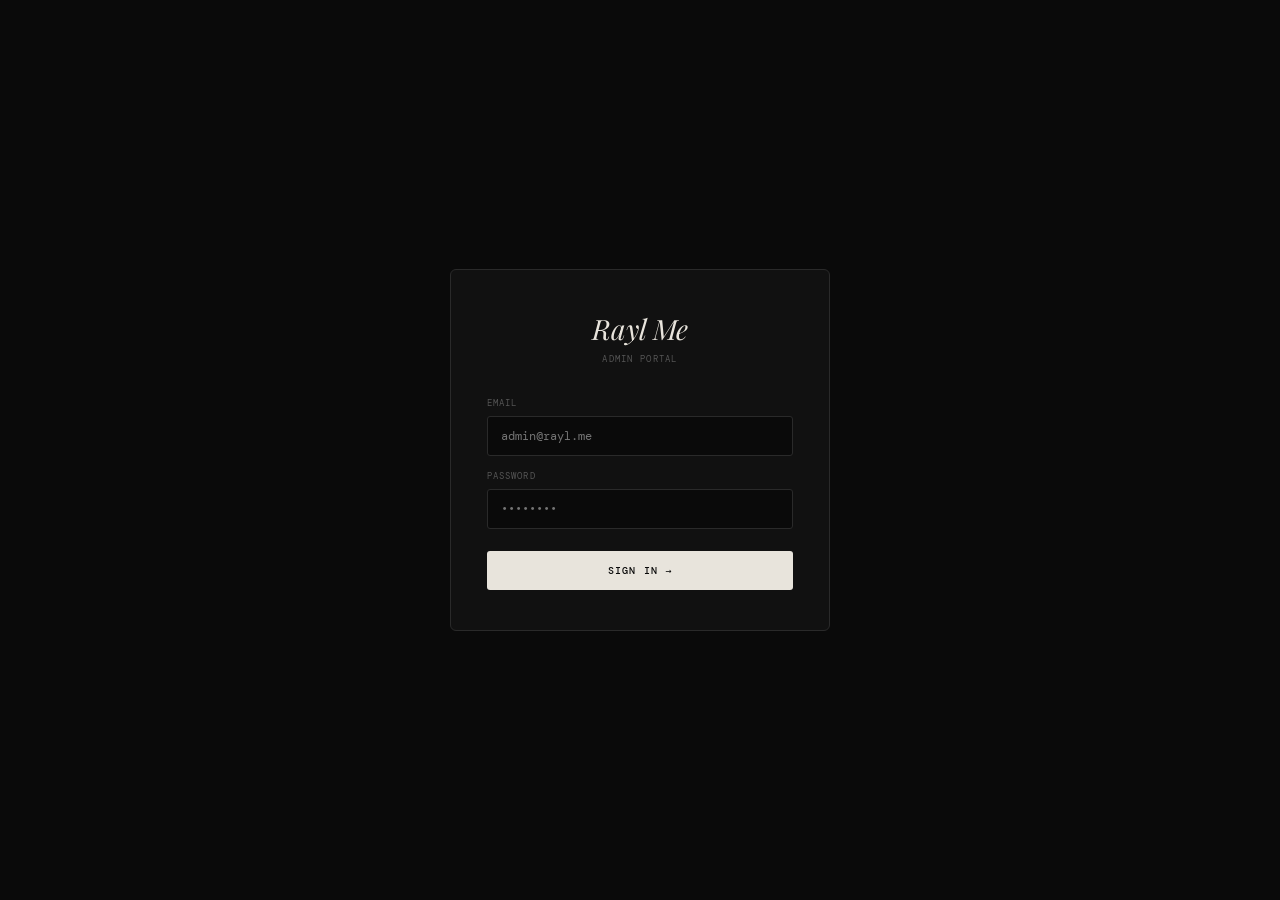
==== admin/index.html @ a48f6128 "Add files via upload" ====
<!DOCTYPE html>
<html lang="en">
<head>
<meta charset="UTF-8">
<meta name="viewport" content="width=device-width, initial-scale=1.0">
<title>Rayl Me — Admin</title>
<link rel="preconnect" href="https://fonts.googleapis.com">
<link href="https://fonts.googleapis.com/css2?family=Playfair+Display:ital,wght@0,400;0,500&family=Instrument+Sans:wght@400;500&family=DM+Mono:wght@400;500&display=swap" rel="stylesheet">
<link rel="stylesheet" href="css/admin.css">
</head>
<body>

<!-- LOGIN -->
<div id="admin-login" class="admin-login">
  <div class="admin-login-box">
    <div class="admin-login-logo">Rayl Me</div>
    <div class="admin-login-sub">Admin Portal</div>
    <div class="admin-field"><label>Email</label><input type="email" id="login-email" placeholder="admin@rayl.me"></div>
    <div class="admin-field"><label>Password</label><input type="password" id="login-password" placeholder="••••••••" onkeydown="if(event.key==='Enter')doLogin()"></div>
    <button class="admin-login-btn" onclick="doLogin()">Sign in →</button>
    <div class="admin-login-error" id="login-error">Invalid credentials.</div>
  </div>
</div>

<!-- SHELL -->
<div id="admin-shell" class="admin-shell" style="display:none;">
  <button class="admin-menu-btn" onclick="toggleSidebar()">☰</button>
  <div class="admin-sidebar" id="admin-sidebar">
    <div class="admin-sidebar-logo">Rayl Me</div>
    <nav class="admin-nav">
      <div class="admin-nav-item active" data-section="dashboard"><span class="admin-nav-icon">◈</span> Dashboard</div>
      <div class="admin-nav-item" data-section="posts"><span class="admin-nav-icon">◻</span> Posts</div>
      <div class="admin-nav-item" data-section="categories"><span class="admin-nav-icon">◇</span> Categories</div>
      <div class="admin-nav-item" data-section="users"><span class="admin-nav-icon">◯</span> Users</div>
      <div class="admin-nav-item" data-section="subscribers"><span class="admin-nav-icon">◎</span> Subscribers</div>
      <div class="admin-nav-item" data-section="settings"><span class="admin-nav-icon">⊡</span> Settings</div>
    </nav>
    <a href="../index.html" class="admin-view-site">← View site</a>
    <div class="admin-signout" onclick="doLogout()">Sign out</div>
  </div>

  <div class="admin-main">

    <!-- DASHBOARD -->
    <div class="admin-section active" id="section-dashboard">
      <div class="admin-page-title">Dashboard</div>
      <div class="admin-page-sub" id="dash-greeting">Welcome back.</div>
      <div class="admin-stats">
        <div class="stat-card"><div class="stat-label">Published</div><div class="stat-num" id="s-posts">—</div><div class="stat-delta">posts live</div></div>
        <div class="stat-card"><div class="stat-label">Subscribers</div><div class="stat-num" id="s-subs">—</div><div class="stat-delta">newsletter</div></div>
        <div class="stat-card"><div class="stat-label">Team</div><div class="stat-num" id="s-users">—</div><div class="stat-delta">members</div></div>
        <div class="stat-card"><div class="stat-label">Drafts</div><div class="stat-num" id="s-drafts">—</div><div class="stat-delta">pending</div></div>
      </div>
      <div class="admin-table-wrap">
        <div class="admin-table-header">
          <div class="admin-table-title">Recent posts</div>
          <button class="admin-btn admin-btn-primary" onclick="goSection('posts');openNewPost()">+ New post</button>
        </div>
        <table><thead><tr><th>Title</th><th>Category</th><th>Status</th><th>Date</th></tr></thead>
        <tbody id="dash-recent"></tbody></table>
      </div>
    </div>

    <!-- POSTS -->
    <div class="admin-section" id="section-posts">
      <div class="admin-page-title">Posts</div>
      <div class="admin-page-sub">All editorial content — live from Supabase.</div>
      <div class="admin-table-wrap">
        <div class="admin-table-header">
          <div class="admin-table-title" id="posts-count">All posts</div>
          <button class="admin-btn admin-btn-primary" onclick="openNewPost()">+ New post</button>
        </div>
        <table><thead><tr><th>Title</th><th>Category</th><th>Media</th><th>Status</th><th>Date</th><th>Actions</th></tr></thead>
        <tbody id="posts-table"></tbody></table>
      </div>
    </div>

    <!-- CATEGORIES -->
    <div class="admin-section" id="section-categories">
      <div class="admin-page-title">Categories</div>
      <div class="admin-page-sub">Editorial sections of the publication.</div>
      <div class="admin-table-wrap">
        <div class="admin-table-header"><div class="admin-table-title">All categories</div></div>
        <table><thead><tr><th>Category</th><th>Slug</th><th>Posts</th></tr></thead>
        <tbody id="cats-table"></tbody></table>
      </div>
    </div>

    <!-- USERS -->
    <div class="admin-section" id="section-users">
      <div class="admin-page-title">Users</div>
      <div class="admin-page-sub">Team members and role assignments.</div>
      <div class="admin-table-wrap">
        <div class="admin-table-header">
          <div class="admin-table-title">All users</div>
          <button class="admin-btn admin-btn-primary" onclick="openNewUser()">+ New user</button>
        </div>
        <table><thead><tr><th>Name</th><th>Email</th><th>Role</th><th>Added</th><th>Actions</th></tr></thead>
        <tbody id="users-table"></tbody></table>
      </div>
    </div>

    <!-- SUBSCRIBERS -->
    <div class="admin-section" id="section-subscribers">
      <div class="admin-page-title">Subscribers</div>
      <div class="admin-page-sub">Newsletter audience — synced to Supabase.</div>
      <div class="admin-table-wrap">
        <div class="admin-table-header">
          <div class="admin-table-title" id="subs-count">All subscribers</div>
          <button class="admin-btn" onclick="exportSubs()">Export CSV</button>
        </div>
        <table><thead><tr><th>Email</th><th>Source</th><th>Subscribed</th></tr></thead>
        <tbody id="subs-table"></tbody></table>
      </div>
    </div>

    <!-- SETTINGS -->
    <div class="admin-section" id="section-settings">
      <div class="admin-page-title">Settings</div>
      <div class="admin-page-sub">Site configuration.</div>
      <div class="settings-card">
        <div class="settings-card-title">Publication</div>
        <div class="settings-row"><span class="settings-row-label">Site name</span><span class="settings-row-value">Rayl Me</span></div>
        <div class="settings-row"><span class="settings-row-label">Tagline</span><span class="settings-row-value">Sexual Health. Consent. Culture.</span></div>
        <div class="settings-row"><span class="settings-row-label">Domain</span><span class="settings-row-value">rayl.me</span></div>
        <div class="settings-row"><span class="settings-row-label">Database</span><span class="settings-row-value" style="color:#4a7c59;">● Connected — Supabase</span></div>
      </div>
      <div class="settings-card">
        <div class="settings-card-title">Account</div>
        <div class="settings-row"><span class="settings-row-label">Admin email</span><span class="settings-row-value">khahlil.louisy@gmail.com</span></div>
        <div class="settings-row"><span class="settings-row-label">Role</span><span class="settings-row-value">Publisher</span></div>
      </div>
      <div class="settings-card">
        <div class="settings-card-title">Features</div>
        <div class="settings-row"><span class="settings-row-label">Newsletter</span><div class="toggle on" onclick="this.classList.toggle('on')"></div></div>
        <div class="settings-row"><span class="settings-row-label">Comments</span><div class="toggle" onclick="this.classList.toggle('on')"></div></div>
        <div class="settings-row"><span class="settings-row-label">Subscriber-only content</span><div class="toggle" onclick="this.classList.toggle('on')"></div></div>
      </div>
    </div>

  </div>
</div>

<!-- ═══════════════ POST MODAL ═══════════════ -->
<div class="modal-overlay" id="post-modal">
  <div class="modal modal-wide">
    <div class="modal-header">
      <div class="modal-title" id="post-modal-title">New post</div>
      <button class="modal-close" onclick="closeModal('post-modal')">✕</button>
    </div>

    <div class="modal-two-col">

      <!-- LEFT: Meta -->
      <div class="modal-meta">
        <div class="form-field"><label>Title *</label><input type="text" id="p-title" placeholder="Post title…"></div>
        <div class="form-field">
          <label>Category *</label>
          <select id="p-cat">
            <option value="bodies">Bodies</option>
            <option value="scene">Scene</option>
            <option value="verified">Verified</option>
            <option value="confessions">Confessions</option>
            <option value="style">Style & Beauty</option>
            <option value="verification">Verification Check</option>
            <option value="status">Status Check</option>
            <option value="infra">Infrastructure</option>
            <option value="list">The List</option>
          </select>
        </div>
        <div class="form-field">
          <label>Author / Byline</label>
          <input type="text" id="p-author" placeholder="e.g. By Khahlil Louisy">
        </div>
        <div class="form-field">
          <label>Read time</label>
          <input type="text" id="p-time" placeholder="e.g. 7 min read">
        </div>

        <div class="meta-divider">Feature media</div>

        <!-- Feature image -->
        <div class="form-field">
          <label>Feature image</label>
          <div class="upload-area" id="img-upload-area" onclick="document.getElementById('img-input').click()">
            <input type="file" id="img-input" accept="image/*" onchange="handleImageUpload(this)">
            <div class="upload-icon">🖼</div>
            <div class="upload-label">Click to upload <span>Browse</span></div>
            <div class="upload-hint">JPG · PNG · WebP</div>
          </div>
          <div id="img-current" class="current-media" style="display:none;"></div>
        </div>

        <!-- Video URL -->
        <div class="form-field">
          <label>Video URL</label>
          <input type="url" id="p-video" placeholder="YouTube or Vimeo link…">
          <div class="field-hint">Embeds on article page</div>
        </div>

        <!-- Audio upload -->
        <div class="form-field">
          <label>Audio file</label>
          <div class="upload-area upload-area-sm" id="audio-upload-area" onclick="document.getElementById('audio-input').click()">
            <input type="file" id="audio-input" accept="audio/*" onchange="handleAudioUpload(this)">
            <div class="upload-icon" style="font-size:16px;">♪</div>
            <div class="upload-label">Upload audio <span>Browse</span></div>
            <div class="upload-hint">MP3 · WAV · AAC</div>
          </div>
          <div id="audio-current" class="current-media" style="display:none;"></div>
        </div>
      </div>

      <!-- RIGHT: Rich text editor -->
      <div class="modal-editor">
        <label class="editor-label">Body content</label>

        <!-- Toolbar -->
        <div class="editor-toolbar" id="editor-toolbar">
          <!-- Text style -->
          <div class="toolbar-group">
            <button type="button" class="tb" onclick="cmd('bold')" title="Bold"><b>B</b></button>
            <button type="button" class="tb" onclick="cmd('italic')" title="Italic"><i>I</i></button>
            <button type="button" class="tb" onclick="cmd('underline')" title="Underline"><u>U</u></button>
            <button type="button" class="tb" onclick="cmd('strikeThrough')" title="Strikethrough"><s>S</s></button>
          </div>
          <div class="toolbar-sep"></div>
          <!-- Headings / format -->
          <div class="toolbar-group">
            <select class="tb-select" onchange="cmdBlock(this.value);this.value=''" title="Style">
              <option value="">Style</option>
              <option value="p">Paragraph</option>
              <option value="h2">Heading 2</option>
              <option value="h3">Heading 3</option>
              <option value="blockquote">Blockquote</option>
              <option value="pre">Code block</option>
            </select>
          </div>
          <div class="toolbar-sep"></div>
          <!-- Font family -->
          <div class="toolbar-group">
            <select class="tb-select" onchange="cmdFont(this.value);this.value=''" title="Font">
              <option value="">Font</option>
              <option value="'Playfair Display', serif">Playfair (Serif)</option>
              <option value="'Instrument Sans', sans-serif">Instrument (Sans)</option>
              <option value="'DM Mono', monospace">DM Mono</option>
              <option value="Georgia, serif">Georgia</option>
              <option value="'Times New Roman', serif">Times New Roman</option>
            </select>
          </div>
          <!-- Font size -->
          <div class="toolbar-group">
            <select class="tb-select" onchange="cmdSize(this.value);this.value=''" title="Size">
              <option value="">Size</option>
              <option value="12px">12</option>
              <option value="14px">14</option>
              <option value="16px">16</option>
              <option value="18px">18</option>
              <option value="20px">20</option>
              <option value="24px">24</option>
              <option value="28px">28</option>
              <option value="32px">32</option>
            </select>
          </div>
          <div class="toolbar-sep"></div>
          <!-- Color -->
          <div class="toolbar-group">
            <label class="tb-color-label" title="Text color">
              A
              <input type="color" id="txt-color" value="#0e0c0f" onchange="cmdColor(this.value)" title="Text color">
            </label>
          </div>
          <div class="toolbar-sep"></div>
          <!-- Lists -->
          <div class="toolbar-group">
            <button type="button" class="tb" onclick="cmd('insertUnorderedList')" title="Bullet list">≡</button>
            <button type="button" class="tb" onclick="cmd('insertOrderedList')" title="Numbered list">1.</button>
          </div>
          <div class="toolbar-sep"></div>
          <!-- Align -->
          <div class="toolbar-group">
            <button type="button" class="tb" onclick="cmd('justifyLeft')" title="Align left">⬛︎</button>
            <button type="button" class="tb" onclick="cmd('justifyCenter')" title="Center">≡</button>
            <button type="button" class="tb" onclick="cmd('justifyRight')" title="Align right">⬛︎</button>
          </div>
          <div class="toolbar-sep"></div>
          <!-- Media insert -->
          <div class="toolbar-group">
            <button type="button" class="tb tb-media" onclick="insertInlineImage()" title="Insert image">🖼 Image</button>
            <button type="button" class="tb tb-media" onclick="insertVideoEmbed()" title="Insert video">▶ Video</button>
            <button type="button" class="tb tb-media" onclick="insertDivider()" title="Insert divider">— Divider</button>
          </div>
          <div class="toolbar-sep"></div>
          <!-- Link -->
          <div class="toolbar-group">
            <button type="button" class="tb" onclick="insertLink()" title="Link">🔗</button>
            <button type="button" class="tb" onclick="cmd('unlink')" title="Remove link">✕🔗</button>
          </div>
        </div>

        <!-- Editor canvas -->
        <div
          id="editor"
          class="editor-canvas"
          contenteditable="true"
          spellcheck="true"
          data-placeholder="Start writing your article here…&#10;&#10;Use the toolbar above to format text, insert images between paragraphs, add headings, pull quotes, and more."
        ></div>

        <!-- Hidden file input for inline images -->
        <input type="file" id="inline-img-input" accept="image/*" style="display:none" onchange="handleInlineImage(this)">
      </div>

    </div><!-- modal-two-col -->

    <div class="modal-footer">
      <button class="admin-btn" onclick="closeModal('post-modal')">Cancel</button>
      <button class="admin-btn" onclick="savePost('draft')">Save draft</button>
      <button class="admin-btn admin-btn-primary" onclick="savePost('published')">Publish →</button>
      <span class="modal-saving" id="modal-saving" style="display:none;">Saving…</span>
    </div>
  </div>
</div>

<!-- USER MODAL -->
<div class="modal-overlay" id="user-modal">
  <div class="modal">
    <div class="modal-header">
      <div class="modal-title" id="user-modal-title">New user</div>
      <button class="modal-close" onclick="closeModal('user-modal')">✕</button>
    </div>
    <div class="form-row">
      <div class="form-field"><label>First name *</label><input type="text" id="u-fname" placeholder="First name"></div>
      <div class="form-field"><label>Last name</label><input type="text" id="u-lname" placeholder="Last name"></div>
    </div>
    <div class="form-field"><label>Email *</label><input type="email" id="u-email" placeholder="email@example.com"></div>
    <div class="form-row">
      <div class="form-field">
        <label>Role</label>
        <select id="u-role">
          <option value="writer">Writer</option>
          <option value="editor">Editor</option>
          <option value="publisher">Publisher</option>
          <option value="viewer">Viewer</option>
        </select>
      </div>
    </div>
    <div class="form-field"><label>Bio / notes</label><textarea id="u-bio" placeholder="Optional notes…" style="min-height:70px;"></textarea></div>
    <div class="modal-footer">
      <button class="admin-btn" onclick="closeModal('user-modal')">Cancel</button>
      <button class="admin-btn admin-btn-primary" onclick="saveUser()">Save user</button>
      <span class="modal-saving" id="user-saving" style="display:none;">Saving…</span>
    </div>
  </div>
</div>

<div class="toast" id="toast"></div>

<script src="../js/config.js"></script>
<script src="../js/db.js"></script>
<script src="js/admin.js"></script>
</body>
</html>
---- admin/css/admin.css ----
:root {
  --serif: 'Playfair Display', Georgia, serif;
  --sans: 'Instrument Sans', sans-serif;
  --mono: 'DM Mono', monospace;
}

.tag-scene        { background: #5B4FCF; color: #fff; }
.tag-bodies       { background: #C93B1A; color: #fff; }
.tag-verified     { background: #0B8A5E; color: #fff; }
.tag-confessions  { background: #B5135A; color: #fff; }
.tag-infra        { background: #1565C0; color: #fff; }
.tag-list         { background: #C96B00; color: #fff; }
.tag-style        { background: #512DAB; color: #fff; }
.tag-verification { background: #006978; color: #fff; }
.tag-status       { background: #4A7C20; color: #fff; }

* { box-sizing: border-box; margin: 0; padding: 0; }
body { font-family: var(--sans); background: #0a0a0a; color: #e8e4dc; -webkit-font-smoothing: antialiased; }

/* LOGIN */
.admin-login { min-height: 100vh; display: flex; align-items: center; justify-content: center; background: #0a0a0a; padding: 24px; }
.admin-login-box { width: 100%; max-width: 380px; background: #111; border: 0.5px solid #2a2a2a; border-radius: 6px; padding: 40px 36px; }
.admin-login-logo { font-family: var(--serif); font-size: 28px; font-style: italic; color: #e8e4dc; text-align: center; margin-bottom: 6px; }
.admin-login-sub { font-size: 9px; letter-spacing: .14em; text-transform: uppercase; color: #555; text-align: center; font-family: var(--mono); margin-bottom: 32px; }
.admin-field { margin-bottom: 14px; }
.admin-field label { display: block; font-size: 9px; letter-spacing: .12em; text-transform: uppercase; color: #555; font-family: var(--mono); margin-bottom: 7px; }
.admin-field input, .admin-field select, .admin-field textarea { width: 100%; background: #0a0a0a; border: 0.5px solid #2a2a2a; border-radius: 3px; padding: 11px 13px; color: #e8e4dc; font-family: var(--mono); font-size: 12px; outline: none; transition: border-color .2s; }
.admin-field input:focus, .admin-field select:focus, .admin-field textarea:focus { border-color: #555; }
.admin-login-btn { width: 100%; margin-top: 8px; padding: 13px; background: #e8e4dc; color: #0a0a0a; border: none; border-radius: 3px; cursor: pointer; font-family: var(--mono); font-size: 10px; letter-spacing: .12em; text-transform: uppercase; font-weight: 500; transition: opacity .2s; }
.admin-login-btn:hover { opacity: .88; }
.admin-login-error { font-size: 11px; color: #c0392b; text-align: center; margin-top: 10px; font-family: var(--mono); display: none; }

/* SHELL */
.admin-shell { display: flex; min-height: 100vh; }
.admin-sidebar { width: 220px; flex-shrink: 0; background: #0d0d0d; border-right: 0.5px solid #1e1e1e; padding: 28px 0; display: flex; flex-direction: column; transition: transform .25s; position: relative; }
.admin-sidebar-logo { font-family: var(--serif); font-size: 22px; font-style: italic; color: #e8e4dc; padding: 0 22px 28px; border-bottom: 0.5px solid #1e1e1e; }
.admin-nav { padding: 20px 0; flex: 1; }
.admin-nav-item { display: flex; align-items: center; gap: 10px; padding: 10px 22px; font-size: 11px; letter-spacing: .06em; color: #555; cursor: pointer; transition: all .15s; font-family: var(--mono); border-left: 2px solid transparent; }
.admin-nav-item:hover { color: #e8e4dc; background: #111; }
.admin-nav-item.active { color: #e8e4dc; border-left-color: #e8e4dc; background: #111; }
.admin-nav-icon { font-size: 13px; width: 16px; }
.admin-view-site { display: block; padding: 12px 22px; font-size: 10px; letter-spacing: .08em; color: #444; font-family: var(--mono); transition: color .2s; text-decoration: none; }
.admin-view-site:hover { color: #888; }
.admin-signout { padding: 12px 22px; font-size: 10px; letter-spacing: .1em; color: #333; cursor: pointer; font-family: var(--mono); text-transform: uppercase; transition: color .2s; }
.admin-signout:hover { color: #888; }
.admin-main { flex: 1; padding: 36px 40px; overflow-y: auto; min-width: 0; }
.admin-section { display: none; }
.admin-section.active { display: block; }
.admin-page-title { font-family: var(--serif); font-size: 26px; font-style: italic; color: #e8e4dc; margin-bottom: 6px; }
.admin-page-sub { font-size: 10px; color: #444; font-family: var(--mono); letter-spacing: .08em; margin-bottom: 28px; }

/* STATS */
.admin-stats { display: grid; grid-template-columns: repeat(4,1fr); gap: 14px; margin-bottom: 36px; }
.stat-card { background: #111; border: 0.5px solid #1e1e1e; border-radius: 4px; padding: 18px; }
.stat-label { font-size: 9px; letter-spacing: .12em; text-transform: uppercase; color: #444; font-family: var(--mono); margin-bottom: 8px; }
.stat-num { font-size: 28px; font-family: var(--serif); font-style: italic; color: #e8e4dc; }
.stat-delta { font-size: 10px; color: #4a7c59; font-family: var(--mono); margin-top: 4px; }

/* TABLE */
.admin-table-wrap { background: #111; border: 0.5px solid #1e1e1e; border-radius: 4px; overflow: hidden; overflow-x: auto; }
.admin-table-header { display: flex; justify-content: space-between; align-items: center; padding: 14px 18px; border-bottom: 0.5px solid #1e1e1e; flex-wrap: wrap; gap: 10px; }
.admin-table-title { font-size: 11px; letter-spacing: .08em; text-transform: uppercase; color: #888; font-family: var(--mono); }
.admin-btn { font-size: 9px; letter-spacing: .1em; text-transform: uppercase; padding: 8px 14px; border-radius: 3px; cursor: pointer; font-family: var(--mono); border: 0.5px solid #2a2a2a; background: transparent; color: #888; transition: all .15s; white-space: nowrap; }
.admin-btn:hover { background: #1a1a1a; color: #e8e4dc; border-color: #444; }
.admin-btn-primary { background: #e8e4dc; color: #0a0a0a; border-color: #e8e4dc; }
.admin-btn-primary:hover { opacity: .88; background: #e8e4dc; color: #0a0a0a; }
.admin-btn-danger { color: #c0392b; border-color: #2a1a1a; }
.admin-btn-danger:hover { background: #1a0a0a; border-color: #c0392b; }
table { width: 100%; border-collapse: collapse; font-family: var(--mono); font-size: 11px; }
th { text-align: left; padding: 11px 18px; font-size: 9px; letter-spacing: .1em; text-transform: uppercase; color: #333; border-bottom: 0.5px solid #1e1e1e; font-weight: 500; white-space: nowrap; }
td { padding: 13px 18px; border-bottom: 0.5px solid #141414; color: #888; vertical-align: middle; }
tr:last-child td { border-bottom: none; }
tr:hover td { background: #0d0d0d; }
.td-title { color: #e8e4dc; font-family: var(--sans); font-size: 12px; max-width: 260px; white-space: nowrap; overflow: hidden; text-overflow: ellipsis; }
.td-status-published { display: inline-block; padding: 2px 8px; border-radius: 2px; background: rgba(74,124,89,.15); color: #4a7c59; font-size: 9px; letter-spacing: .08em; text-transform: uppercase; }
.td-status-draft { display: inline-block; padding: 2px 8px; border-radius: 2px; background: rgba(200,194,184,.1); color: #555; font-size: 9px; letter-spacing: .08em; text-transform: uppercase; }
.td-actions { display: flex; gap: 6px; }
.tag { display: inline-block; font-size: 9px; letter-spacing: .1em; text-transform: uppercase; padding: 3px 8px; border-radius: 3px; font-weight: 500; font-family: var(--mono); }

/* MODAL */
.modal-overlay { position: fixed; inset: 0; background: rgba(0,0,0,.82); display: none; align-items: flex-start; justify-content: center; z-index: 1000; padding: 40px 20px; overflow-y: auto; }
.modal-overlay.open { display: flex; }
.modal { background: #111; border: 0.5px solid #2a2a2a; border-radius: 6px; width: 100%; max-width: 680px; padding: 32px; margin: auto; }
.modal-title { font-family: var(--serif); font-size: 22px; font-style: italic; color: #e8e4dc; margin-bottom: 22px; }
.form-row { display: grid; grid-template-columns: 1fr 1fr; gap: 14px; }
.form-field { margin-bottom: 16px; }
.form-field label { display: block; font-size: 9px; letter-spacing: .12em; text-transform: uppercase; color: #444; font-family: var(--mono); margin-bottom: 7px; }
.form-field input[type="text"],
.form-field input[type="email"],
.form-field input[type="url"],
.form-field select,
.form-field textarea { width: 100%; background: #0a0a0a; border: 0.5px solid #2a2a2a; border-radius: 3px; padding: 10px 13px; color: #e8e4dc; font-family: var(--mono); font-size: 12px; outline: none; transition: border-color .2s; }
.form-field input:focus, .form-field select:focus, .form-field textarea:focus { border-color: #444; }
.form-field select option { background: #111; }
.form-field textarea { resize: vertical; min-height: 180px; line-height: 1.6; }
.field-hint { font-size: 10px; color: #333; font-family: var(--mono); margin-top: 6px; }
.modal-actions { display: flex; gap: 8px; justify-content: flex-end; margin-top: 12px; }
.modal-saving { font-size: 10px; color: #555; font-family: var(--mono); text-align: right; margin-top: 8px; }

/* UPLOAD AREAS */
.upload-area { border: 1px dashed #2a2a2a; border-radius: 4px; padding: 24px; text-align: center; cursor: pointer; transition: border-color .2s; }
.upload-area:hover { border-color: #555; }
.upload-area-sm { padding: 14px 24px; }
.upload-area input[type="file"] { display: none; }
.upload-icon { font-size: 24px; margin-bottom: 8px; }
.upload-label { font-size: 12px; color: #555; font-family: var(--mono); margin-bottom: 4px; }
.upload-label span { color: #e8e4dc; text-decoration: underline; cursor: pointer; }
.upload-hint { font-size: 10px; color: #333; font-family: var(--mono); }
.current-media { background: #0a0a0a; border: 0.5px solid #1e1e1e; border-radius: 3px; padding: 10px 14px; margin-top: 8px; display: flex; align-items: center; gap: 10px; }
.current-media img { height: 44px; width: 60px; object-fit: cover; border-radius: 2px; }
.current-media-name { flex: 1; font-size: 11px; color: #888; font-family: var(--mono); overflow: hidden; text-overflow: ellipsis; white-space: nowrap; }
.current-media-remove { color: #c0392b; cursor: pointer; font-size: 14px; flex-shrink: 0; }

/* EDITOR TOOLBAR */
.editor-toolbar { display: flex; gap: 4px; margin-bottom: 6px; }
.editor-toolbar button { background: #0a0a0a; border: 0.5px solid #2a2a2a; color: #888; font-family: var(--mono); font-size: 11px; padding: 5px 10px; border-radius: 2px; cursor: pointer; transition: all .15s; }
.editor-toolbar button:hover { background: #1a1a1a; color: #e8e4dc; }

/* SETTINGS */
.settings-card { background: #111; border: 0.5px solid #1e1e1e; border-radius: 4px; padding: 24px; margin-bottom: 18px; }
.settings-card-title { font-size: 13px; font-weight: 500; color: #e8e4dc; margin-bottom: 18px; font-family: var(--mono); }
.settings-row { display: flex; justify-content: space-between; align-items: center; padding: 12px 0; border-bottom: 0.5px solid #1a1a1a; flex-wrap: wrap; gap: 8px; }
.settings-row:last-child { border-bottom: none; }
.settings-row-label { font-size: 12px; color: #666; font-family: var(--mono); }
.settings-row-value { font-size: 12px; color: #e8e4dc; font-family: var(--mono); }
.toggle { width: 36px; height: 20px; background: #1e1e1e; border-radius: 10px; position: relative; cursor: pointer; transition: background .2s; flex-shrink: 0; }
.toggle.on { background: #4a7c59; }
.toggle::after { content: ''; position: absolute; top: 3px; left: 3px; width: 14px; height: 14px; border-radius: 50%; background: #fff; transition: transform .2s; }
.toggle.on::after { transform: translateX(16px); }

/* ROLES */
.role-badge { display: inline-block; padding: 2px 8px; border-radius: 2px; font-size: 9px; letter-spacing: .08em; text-transform: uppercase; font-family: var(--mono); }
.role-publisher { background: rgba(91,79,207,.2); color: #9b93f0; }
.role-editor     { background: rgba(11,138,94,.2); color: #0B8A5E; }
.role-writer     { background: rgba(21,101,192,.15); color: #5fa8e8; }
.role-viewer     { background: rgba(140,130,120,.15); color: #777; }

/* TOAST */
.toast { position: fixed; bottom: 24px; left: 50%; transform: translateX(-50%) translateY(80px); background: #e8e4dc; color: #0a0a0a; font-family: var(--mono); font-size: 11px; letter-spacing: .06em; padding: 12px 20px; border-radius: 4px; transition: transform .3s; z-index: 9999; white-space: nowrap; pointer-events: none; }
.toast.show { transform: translateX(-50%) translateY(0); }

/* MOBILE */
.admin-menu-btn { display: none; position: fixed; top: 14px; left: 14px; z-index: 200; background: #111; border: 0.5px solid #2a2a2a; border-radius: 4px; padding: 8px 11px; cursor: pointer; color: #e8e4dc; font-size: 16px; }

@media (max-width: 768px) {
  .admin-sidebar { position: fixed; top: 0; left: 0; height: 100vh; z-index: 100; transform: translateX(-100%); width: 240px; }
  .admin-sidebar.open { transform: translateX(0); }
  .admin-menu-btn { display: block; }
  .admin-main { padding: 56px 18px 28px; }
  .admin-stats { grid-template-columns: 1fr 1fr; }
  .form-row { grid-template-columns: 1fr; }
  .modal { padding: 24px 18px; }
  .modal-overlay { padding: 20px 12px; }
}
@media (max-width: 480px) {
  .admin-stats { grid-template-columns: 1fr 1fr; }
}

/* ═══ RICH EDITOR ADDITIONS ═══ */

/* Wide modal */
.modal-wide { max-width: 1100px; padding: 0; display: flex; flex-direction: column; max-height: 92vh; }
.modal-header { display: flex; justify-content: space-between; align-items: center; padding: 22px 28px; border-bottom: 0.5px solid #1e1e1e; flex-shrink: 0; }
.modal-close { background: none; border: none; color: #555; font-size: 18px; cursor: pointer; transition: color .15s; padding: 0; line-height: 1; }
.modal-close:hover { color: #e8e4dc; }
.modal-footer { display: flex; gap: 8px; align-items: center; padding: 16px 28px; border-top: 0.5px solid #1e1e1e; flex-shrink: 0; justify-content: flex-end; }
.modal-saving { font-size: 10px; color: #555; font-family: var(--mono); }

/* Two-column post layout */
.modal-two-col { display: grid; grid-template-columns: 280px 1fr; flex: 1; overflow: hidden; min-height: 0; }
.modal-meta { padding: 20px 22px; border-right: 0.5px solid #1e1e1e; overflow-y: auto; }
.meta-divider { font-size: 9px; letter-spacing: .14em; text-transform: uppercase; color: #333; font-family: var(--mono); margin: 18px 0 14px; padding-top: 14px; border-top: 0.5px solid #1e1e1e; }
.modal-editor { display: flex; flex-direction: column; overflow: hidden; }
.editor-label { font-size: 9px; letter-spacing: .12em; text-transform: uppercase; color: #444; font-family: var(--mono); padding: 14px 18px 0; flex-shrink: 0; }

/* Toolbar */
.editor-toolbar { display: flex; align-items: center; gap: 2px; padding: 8px 14px; border-bottom: 0.5px solid #1e1e1e; background: #0d0d0d; flex-wrap: wrap; flex-shrink: 0; }
.toolbar-group { display: flex; align-items: center; gap: 2px; }
.toolbar-sep { width: 0.5px; height: 18px; background: #2a2a2a; margin: 0 4px; flex-shrink: 0; }
.tb { background: transparent; border: none; color: #666; font-family: var(--mono); font-size: 11px; padding: 5px 7px; border-radius: 2px; cursor: pointer; transition: all .12s; line-height: 1; }
.tb:hover { background: #1a1a1a; color: #e8e4dc; }
.tb.active { background: #222; color: #e8e4dc; }
.tb-select { background: #0a0a0a; border: 0.5px solid #2a2a2a; color: #666; font-family: var(--mono); font-size: 10px; padding: 4px 6px; border-radius: 2px; cursor: pointer; outline: none; }
.tb-select:hover { border-color: #444; color: #e8e4dc; }
.tb-select option { background: #111; }
.tb-media { font-size: 10px; padding: 5px 9px; border: 0.5px solid #2a2a2a; }
.tb-color-label { display: flex; align-items: center; gap: 3px; cursor: pointer; font-family: var(--mono); font-size: 12px; font-weight: 700; color: #e8e4dc; padding: 4px 7px; border-radius: 2px; transition: background .12s; }
.tb-color-label:hover { background: #1a1a1a; }
.tb-color-label input[type="color"] { width: 0; height: 0; opacity: 0; border: none; padding: 0; }

/* Editor canvas */
.editor-canvas {
  flex: 1; overflow-y: auto; padding: 24px 28px;
  color: #e8e4dc; font-family: 'Instrument Sans', sans-serif;
  font-size: 15px; line-height: 1.75; outline: none;
  min-height: 200px;
}
.editor-canvas:empty::before {
  content: attr(data-placeholder);
  color: #333; white-space: pre-line; pointer-events: none;
}
.editor-canvas p { margin-bottom: 16px; }
.editor-canvas h2 { font-family: 'Playfair Display', serif; font-size: 24px; font-style: italic; font-weight: 400; margin: 28px 0 12px; color: #e8e4dc; }
.editor-canvas h3 { font-family: 'Playfair Display', serif; font-size: 18px; font-style: italic; font-weight: 400; margin: 20px 0 10px; color: #e8e4dc; }
.editor-canvas blockquote { border-left: 2px solid #e8e4dc; padding-left: 18px; margin: 24px 0; font-style: italic; font-size: 18px; font-family: 'Playfair Display', serif; color: #c8c2b8; }
.editor-canvas pre { background: #0a0a0a; border: 0.5px solid #2a2a2a; border-radius: 3px; padding: 14px 16px; font-family: 'DM Mono', monospace; font-size: 12px; overflow-x: auto; margin: 16px 0; }
.editor-canvas ul, .editor-canvas ol { padding-left: 22px; margin-bottom: 16px; }
.editor-canvas li { margin-bottom: 4px; }
.editor-canvas hr { border: none; border-top: 0.5px solid #2a2a2a; margin: 28px 0; }
.editor-canvas a { color: #9b93f0; text-decoration: underline; }
.editor-canvas img { max-width: 100%; border-radius: 3px; margin: 16px 0; display: block; cursor: pointer; }
.editor-canvas img:hover { opacity: .9; }
.editor-canvas .inline-video { width: 100%; aspect-ratio: 16/9; border: none; border-radius: 3px; margin: 16px 0; display: block; }
.editor-canvas .caption { font-size: 11px; color: #555; font-family: var(--mono); text-align: center; margin-top: -10px; margin-bottom: 16px; }

/* Form fields inside meta panel */
.modal-meta .form-field { margin-bottom: 14px; }
.modal-meta .form-field label { display: block; font-size: 9px; letter-spacing: .12em; text-transform: uppercase; color: #444; font-family: var(--mono); margin-bottom: 6px; }
.modal-meta .form-field input,
.modal-meta .form-field select { width: 100%; background: #0a0a0a; border: 0.5px solid #2a2a2a; border-radius: 3px; padding: 9px 11px; color: #e8e4dc; font-family: var(--mono); font-size: 12px; outline: none; transition: border-color .2s; }
.modal-meta .form-field input:focus,
.modal-meta .form-field select:focus { border-color: #444; }
.modal-meta .form-field select option { background: #111; }
.modal-meta .field-hint { font-size: 10px; color: #333; font-family: var(--mono); margin-top: 5px; }
.modal-meta .upload-area { border: 1px dashed #2a2a2a; border-radius: 4px; padding: 16px; text-align: center; cursor: pointer; transition: border-color .2s; }
.modal-meta .upload-area:hover { border-color: #555; }
.modal-meta .upload-area input[type="file"] { display: none; }
.modal-meta .upload-icon { font-size: 20px; margin-bottom: 6px; }
.modal-meta .upload-label { font-size: 11px; color: #555; font-family: var(--mono); margin-bottom: 3px; }
.modal-meta .upload-label span { color: #e8e4dc; text-decoration: underline; }
.modal-meta .upload-hint { font-size: 10px; color: #333; font-family: var(--mono); }
.modal-meta .upload-area-sm { padding: 10px 16px; }
.modal-meta .current-media { background: #0a0a0a; border: 0.5px solid #1e1e1e; border-radius: 3px; padding: 8px 10px; margin-top: 6px; display: flex; align-items: center; gap: 8px; }
.modal-meta .current-media img { height: 36px; width: 48px; object-fit: cover; border-radius: 2px; }
.modal-meta .current-media-name { flex: 1; font-size: 10px; color: #888; font-family: var(--mono); overflow: hidden; text-overflow: ellipsis; white-space: nowrap; }
.modal-meta .current-media-remove { color: #c0392b; cursor: pointer; font-size: 13px; flex-shrink: 0; }

@media (max-width: 900px) {
  .modal-two-col { grid-template-columns: 1fr; }
  .modal-meta { border-right: none; border-bottom: 0.5px solid #1e1e1e; overflow-y: visible; }
  .modal-wide { max-height: none; }
  .editor-canvas { min-height: 300px; }
}
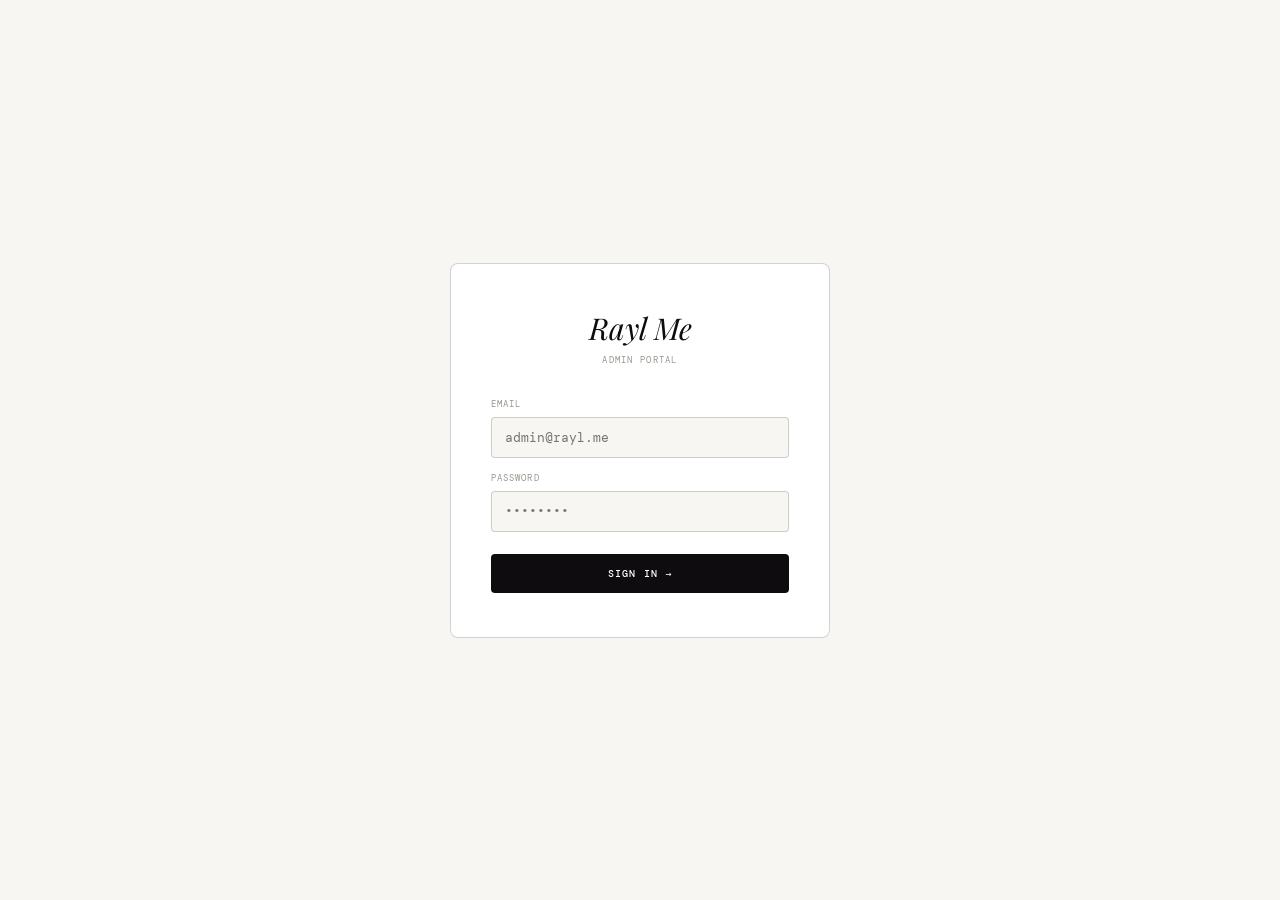
==== commit 52d2abd8: "Add files via upload" ====
--- a/admin/index.html
+++ b/admin/index.html
@@ -32,6 +32,7 @@
       <div class="admin-nav-item" data-section="posts"><span class="admin-nav-icon">◻</span> Posts</div>
       <div class="admin-nav-item" data-section="categories"><span class="admin-nav-icon">◇</span> Categories</div>
       <div class="admin-nav-item" data-section="users"><span class="admin-nav-icon">◯</span> Users</div>
+      <div class="admin-nav-item" data-section="comments"><span class="admin-nav-icon">💬</span> Comments</div>
       <div class="admin-nav-item" data-section="subscribers"><span class="admin-nav-icon">◎</span> Subscribers</div>
       <div class="admin-nav-item" data-section="settings"><span class="admin-nav-icon">⊡</span> Settings</div>
     </nav>
@@ -98,6 +99,18 @@
         <table><thead><tr><th>Name</th><th>Email</th><th>Role</th><th>Added</th><th>Actions</th></tr></thead>
         <tbody id="users-table"></tbody></table>
       </div>
+    </div>
+
+    <!-- COMMENTS -->
+    <div class="admin-section" id="section-comments">
+      <div class="admin-page-title">Comments</div>
+      <div class="admin-page-sub">Moderate reader comments before they appear on the site.</div>
+      <div style="display:flex;gap:10px;margin-bottom:20px;">
+        <button class="admin-btn active" id="filter-pending" onclick="filterComments('pending')">Pending</button>
+        <button class="admin-btn" id="filter-approved" onclick="filterComments('approved')">Approved</button>
+        <button class="admin-btn" id="filter-all-c" onclick="filterComments('all')">All</button>
+      </div>
+      <div id="comments-mod-list"></div>
     </div>
 
     <!-- SUBSCRIBERS -->
@@ -177,6 +190,14 @@
           <input type="text" id="p-time" placeholder="e.g. 7 min read">
         </div>
 
+        <div id="featured-toggle" class="featured-toggle" onclick="toggleFeatured()">
+          <span class="featured-toggle-icon">⭐</span>
+          <div class="featured-toggle-text">
+            <div class="featured-toggle-title">Set as featured post</div>
+            <div class="featured-toggle-sub">Appears as the homepage hero</div>
+          </div>
+          <div class="featured-check" id="featured-check"></div>
+        </div>
         <div class="meta-divider">Feature media</div>
 
         <!-- Feature image -->
--- a/admin/css/admin.css
+++ b/admin/css/admin.css
@@ -2,6 +2,17 @@
   --serif: 'Playfair Display', Georgia, serif;
   --sans: 'Instrument Sans', sans-serif;
   --mono: 'DM Mono', monospace;
+  --bg: #ffffff;
+  --bg2: #f7f6f3;
+  --bg3: #f0ede8;
+  --border: rgba(14,12,15,0.1);
+  --border2: rgba(14,12,15,0.18);
+  --text: #0e0c0f;
+  --text2: #5a5650;
+  --text3: #9a958f;
+  --accent: #0e0c0f;
+  --sidebar-bg: #faf8f5;
+  --sidebar-border: rgba(14,12,15,0.08);
 }
 
 .tag-scene        { background: #5B4FCF; color: #fff; }
@@ -15,135 +26,199 @@
 .tag-status       { background: #4A7C20; color: #fff; }
 
 * { box-sizing: border-box; margin: 0; padding: 0; }
-body { font-family: var(--sans); background: #0a0a0a; color: #e8e4dc; -webkit-font-smoothing: antialiased; }
+body { font-family: var(--sans); background: var(--bg); color: var(--text); -webkit-font-smoothing: antialiased; }
 
 /* LOGIN */
-.admin-login { min-height: 100vh; display: flex; align-items: center; justify-content: center; background: #0a0a0a; padding: 24px; }
-.admin-login-box { width: 100%; max-width: 380px; background: #111; border: 0.5px solid #2a2a2a; border-radius: 6px; padding: 40px 36px; }
-.admin-login-logo { font-family: var(--serif); font-size: 28px; font-style: italic; color: #e8e4dc; text-align: center; margin-bottom: 6px; }
-.admin-login-sub { font-size: 9px; letter-spacing: .14em; text-transform: uppercase; color: #555; text-align: center; font-family: var(--mono); margin-bottom: 32px; }
+.admin-login { min-height: 100vh; display: flex; align-items: center; justify-content: center; background: var(--bg2); padding: 24px; }
+.admin-login-box { width: 100%; max-width: 380px; background: var(--bg); border: 0.5px solid var(--border2); border-radius: 8px; padding: 44px 40px; }
+.admin-login-logo { font-family: var(--serif); font-size: 30px; font-style: italic; color: var(--text); text-align: center; margin-bottom: 6px; }
+.admin-login-sub { font-size: 9px; letter-spacing: .14em; text-transform: uppercase; color: var(--text3); text-align: center; font-family: var(--mono); margin-bottom: 32px; }
 .admin-field { margin-bottom: 14px; }
-.admin-field label { display: block; font-size: 9px; letter-spacing: .12em; text-transform: uppercase; color: #555; font-family: var(--mono); margin-bottom: 7px; }
-.admin-field input, .admin-field select, .admin-field textarea { width: 100%; background: #0a0a0a; border: 0.5px solid #2a2a2a; border-radius: 3px; padding: 11px 13px; color: #e8e4dc; font-family: var(--mono); font-size: 12px; outline: none; transition: border-color .2s; }
-.admin-field input:focus, .admin-field select:focus, .admin-field textarea:focus { border-color: #555; }
-.admin-login-btn { width: 100%; margin-top: 8px; padding: 13px; background: #e8e4dc; color: #0a0a0a; border: none; border-radius: 3px; cursor: pointer; font-family: var(--mono); font-size: 10px; letter-spacing: .12em; text-transform: uppercase; font-weight: 500; transition: opacity .2s; }
-.admin-login-btn:hover { opacity: .88; }
+.admin-field label { display: block; font-size: 9px; letter-spacing: .12em; text-transform: uppercase; color: var(--text3); font-family: var(--mono); margin-bottom: 7px; }
+.admin-field input, .admin-field select, .admin-field textarea { width: 100%; background: var(--bg2); border: 0.5px solid var(--border2); border-radius: 4px; padding: 11px 13px; color: var(--text); font-family: var(--mono); font-size: 13px; outline: none; transition: border-color .2s; }
+.admin-field input:focus, .admin-field select:focus { border-color: var(--accent); }
+.admin-login-btn { width: 100%; margin-top: 8px; padding: 13px; background: var(--text); color: #fff; border: none; border-radius: 4px; cursor: pointer; font-family: var(--mono); font-size: 10px; letter-spacing: .12em; text-transform: uppercase; font-weight: 500; transition: opacity .2s; }
+.admin-login-btn:hover { opacity: .85; }
 .admin-login-error { font-size: 11px; color: #c0392b; text-align: center; margin-top: 10px; font-family: var(--mono); display: none; }
 
 /* SHELL */
 .admin-shell { display: flex; min-height: 100vh; }
-.admin-sidebar { width: 220px; flex-shrink: 0; background: #0d0d0d; border-right: 0.5px solid #1e1e1e; padding: 28px 0; display: flex; flex-direction: column; transition: transform .25s; position: relative; }
-.admin-sidebar-logo { font-family: var(--serif); font-size: 22px; font-style: italic; color: #e8e4dc; padding: 0 22px 28px; border-bottom: 0.5px solid #1e1e1e; }
-.admin-nav { padding: 20px 0; flex: 1; }
-.admin-nav-item { display: flex; align-items: center; gap: 10px; padding: 10px 22px; font-size: 11px; letter-spacing: .06em; color: #555; cursor: pointer; transition: all .15s; font-family: var(--mono); border-left: 2px solid transparent; }
-.admin-nav-item:hover { color: #e8e4dc; background: #111; }
-.admin-nav-item.active { color: #e8e4dc; border-left-color: #e8e4dc; background: #111; }
-.admin-nav-icon { font-size: 13px; width: 16px; }
-.admin-view-site { display: block; padding: 12px 22px; font-size: 10px; letter-spacing: .08em; color: #444; font-family: var(--mono); transition: color .2s; text-decoration: none; }
-.admin-view-site:hover { color: #888; }
-.admin-signout { padding: 12px 22px; font-size: 10px; letter-spacing: .1em; color: #333; cursor: pointer; font-family: var(--mono); text-transform: uppercase; transition: color .2s; }
-.admin-signout:hover { color: #888; }
-.admin-main { flex: 1; padding: 36px 40px; overflow-y: auto; min-width: 0; }
+.admin-sidebar { width: 220px; flex-shrink: 0; background: var(--sidebar-bg); border-right: 0.5px solid var(--sidebar-border); padding: 28px 0; display: flex; flex-direction: column; transition: transform .25s; }
+.admin-sidebar-logo { font-family: var(--serif); font-size: 22px; font-style: italic; color: var(--text); padding: 0 22px 28px; border-bottom: 0.5px solid var(--border); }
+.admin-nav { padding: 16px 0; flex: 1; }
+.admin-nav-item { display: flex; align-items: center; gap: 10px; padding: 10px 22px; font-size: 12px; letter-spacing: .02em; color: var(--text2); cursor: pointer; transition: all .15s; font-family: var(--sans); border-left: 2px solid transparent; }
+.admin-nav-item:hover { color: var(--text); background: var(--bg3); }
+.admin-nav-item.active { color: var(--text); border-left-color: var(--text); background: var(--bg3); font-weight: 500; }
+.admin-nav-icon { font-size: 13px; width: 16px; color: var(--text3); }
+.admin-view-site { display: block; padding: 12px 22px; font-size: 11px; color: var(--text3); font-family: var(--mono); transition: color .2s; text-decoration: none; letter-spacing: .04em; }
+.admin-view-site:hover { color: var(--text); }
+.admin-signout { padding: 12px 22px; font-size: 11px; color: var(--text3); cursor: pointer; font-family: var(--mono); transition: color .2s; }
+.admin-signout:hover { color: var(--text); }
+.admin-main { flex: 1; padding: 40px 48px; overflow-y: auto; min-width: 0; background: var(--bg); }
 .admin-section { display: none; }
 .admin-section.active { display: block; }
-.admin-page-title { font-family: var(--serif); font-size: 26px; font-style: italic; color: #e8e4dc; margin-bottom: 6px; }
-.admin-page-sub { font-size: 10px; color: #444; font-family: var(--mono); letter-spacing: .08em; margin-bottom: 28px; }
+.admin-page-title { font-family: var(--serif); font-size: 28px; font-style: italic; color: var(--text); margin-bottom: 4px; }
+.admin-page-sub { font-size: 11px; color: var(--text3); font-family: var(--mono); letter-spacing: .06em; margin-bottom: 28px; }
 
 /* STATS */
 .admin-stats { display: grid; grid-template-columns: repeat(4,1fr); gap: 14px; margin-bottom: 36px; }
-.stat-card { background: #111; border: 0.5px solid #1e1e1e; border-radius: 4px; padding: 18px; }
-.stat-label { font-size: 9px; letter-spacing: .12em; text-transform: uppercase; color: #444; font-family: var(--mono); margin-bottom: 8px; }
-.stat-num { font-size: 28px; font-family: var(--serif); font-style: italic; color: #e8e4dc; }
+.stat-card { background: var(--bg2); border: 0.5px solid var(--border); border-radius: 6px; padding: 20px; }
+.stat-label { font-size: 9px; letter-spacing: .12em; text-transform: uppercase; color: var(--text3); font-family: var(--mono); margin-bottom: 10px; }
+.stat-num { font-size: 32px; font-family: var(--serif); font-style: italic; color: var(--text); }
 .stat-delta { font-size: 10px; color: #4a7c59; font-family: var(--mono); margin-top: 4px; }
 
 /* TABLE */
-.admin-table-wrap { background: #111; border: 0.5px solid #1e1e1e; border-radius: 4px; overflow: hidden; overflow-x: auto; }
-.admin-table-header { display: flex; justify-content: space-between; align-items: center; padding: 14px 18px; border-bottom: 0.5px solid #1e1e1e; flex-wrap: wrap; gap: 10px; }
-.admin-table-title { font-size: 11px; letter-spacing: .08em; text-transform: uppercase; color: #888; font-family: var(--mono); }
-.admin-btn { font-size: 9px; letter-spacing: .1em; text-transform: uppercase; padding: 8px 14px; border-radius: 3px; cursor: pointer; font-family: var(--mono); border: 0.5px solid #2a2a2a; background: transparent; color: #888; transition: all .15s; white-space: nowrap; }
-.admin-btn:hover { background: #1a1a1a; color: #e8e4dc; border-color: #444; }
-.admin-btn-primary { background: #e8e4dc; color: #0a0a0a; border-color: #e8e4dc; }
-.admin-btn-primary:hover { opacity: .88; background: #e8e4dc; color: #0a0a0a; }
-.admin-btn-danger { color: #c0392b; border-color: #2a1a1a; }
-.admin-btn-danger:hover { background: #1a0a0a; border-color: #c0392b; }
-table { width: 100%; border-collapse: collapse; font-family: var(--mono); font-size: 11px; }
-th { text-align: left; padding: 11px 18px; font-size: 9px; letter-spacing: .1em; text-transform: uppercase; color: #333; border-bottom: 0.5px solid #1e1e1e; font-weight: 500; white-space: nowrap; }
-td { padding: 13px 18px; border-bottom: 0.5px solid #141414; color: #888; vertical-align: middle; }
+.admin-table-wrap { background: var(--bg); border: 0.5px solid var(--border2); border-radius: 6px; overflow: hidden; overflow-x: auto; }
+.admin-table-header { display: flex; justify-content: space-between; align-items: center; padding: 14px 20px; border-bottom: 0.5px solid var(--border); flex-wrap: wrap; gap: 10px; background: var(--bg2); }
+.admin-table-title { font-size: 11px; letter-spacing: .08em; text-transform: uppercase; color: var(--text2); font-family: var(--mono); }
+.admin-btn { font-size: 10px; letter-spacing: .06em; text-transform: uppercase; padding: 8px 14px; border-radius: 4px; cursor: pointer; font-family: var(--mono); border: 0.5px solid var(--border2); background: var(--bg); color: var(--text2); transition: all .15s; white-space: nowrap; }
+.admin-btn:hover { background: var(--bg3); color: var(--text); border-color: var(--border2); }
+.admin-btn-primary { background: var(--text); color: #fff; border-color: var(--text); }
+.admin-btn-primary:hover { opacity: .88; background: var(--text); color: #fff; }
+.admin-btn-danger { color: #c0392b; border-color: rgba(192,57,43,.2); }
+.admin-btn-danger:hover { background: rgba(192,57,43,.06); border-color: #c0392b; }
+table { width: 100%; border-collapse: collapse; font-family: var(--mono); font-size: 12px; }
+th { text-align: left; padding: 11px 20px; font-size: 9px; letter-spacing: .1em; text-transform: uppercase; color: var(--text3); border-bottom: 0.5px solid var(--border); font-weight: 500; white-space: nowrap; background: var(--bg2); }
+td { padding: 13px 20px; border-bottom: 0.5px solid var(--border); color: var(--text2); vertical-align: middle; }
 tr:last-child td { border-bottom: none; }
-tr:hover td { background: #0d0d0d; }
-.td-title { color: #e8e4dc; font-family: var(--sans); font-size: 12px; max-width: 260px; white-space: nowrap; overflow: hidden; text-overflow: ellipsis; }
-.td-status-published { display: inline-block; padding: 2px 8px; border-radius: 2px; background: rgba(74,124,89,.15); color: #4a7c59; font-size: 9px; letter-spacing: .08em; text-transform: uppercase; }
-.td-status-draft { display: inline-block; padding: 2px 8px; border-radius: 2px; background: rgba(200,194,184,.1); color: #555; font-size: 9px; letter-spacing: .08em; text-transform: uppercase; }
+tr:hover td { background: var(--bg2); }
+.td-title { color: var(--text); font-family: var(--sans); font-size: 13px; max-width: 260px; white-space: nowrap; overflow: hidden; text-overflow: ellipsis; }
+.td-status-published { display: inline-block; padding: 2px 8px; border-radius: 3px; background: rgba(11,138,94,.1); color: #0B8A5E; font-size: 9px; letter-spacing: .08em; text-transform: uppercase; }
+.td-status-draft { display: inline-block; padding: 2px 8px; border-radius: 3px; background: var(--bg3); color: var(--text3); font-size: 9px; letter-spacing: .08em; text-transform: uppercase; }
 .td-actions { display: flex; gap: 6px; }
 .tag { display: inline-block; font-size: 9px; letter-spacing: .1em; text-transform: uppercase; padding: 3px 8px; border-radius: 3px; font-weight: 500; font-family: var(--mono); }
 
 /* MODAL */
-.modal-overlay { position: fixed; inset: 0; background: rgba(0,0,0,.82); display: none; align-items: flex-start; justify-content: center; z-index: 1000; padding: 40px 20px; overflow-y: auto; }
+.modal-overlay { position: fixed; inset: 0; background: rgba(0,0,0,.35); display: none; align-items: flex-start; justify-content: center; z-index: 1000; padding: 32px 20px; overflow-y: auto; }
 .modal-overlay.open { display: flex; }
-.modal { background: #111; border: 0.5px solid #2a2a2a; border-radius: 6px; width: 100%; max-width: 680px; padding: 32px; margin: auto; }
-.modal-title { font-family: var(--serif); font-size: 22px; font-style: italic; color: #e8e4dc; margin-bottom: 22px; }
+.modal { background: var(--bg); border: 0.5px solid var(--border2); border-radius: 8px; width: 100%; max-width: 560px; padding: 32px; margin: auto; box-shadow: 0 8px 32px rgba(0,0,0,.08); }
+.modal-wide { max-width: 1100px; padding: 0; display: flex; flex-direction: column; max-height: 92vh; box-shadow: 0 8px 40px rgba(0,0,0,.12); }
+.modal-header { display: flex; justify-content: space-between; align-items: center; padding: 20px 28px; border-bottom: 0.5px solid var(--border); flex-shrink: 0; }
+.modal-close { background: none; border: none; color: var(--text3); font-size: 18px; cursor: pointer; transition: color .15s; padding: 0; line-height: 1; }
+.modal-close:hover { color: var(--text); }
+.modal-footer { display: flex; gap: 8px; align-items: center; padding: 16px 28px; border-top: 0.5px solid var(--border); flex-shrink: 0; justify-content: flex-end; background: var(--bg2); border-radius: 0 0 8px 8px; }
+.modal-saving { font-size: 10px; color: var(--text3); font-family: var(--mono); }
+.modal-title { font-family: var(--serif); font-size: 22px; font-style: italic; color: var(--text); }
+
+/* Two-column post layout */
+.modal-two-col { display: grid; grid-template-columns: 280px 1fr; flex: 1; overflow: hidden; min-height: 0; }
+.modal-meta { padding: 20px 22px; border-right: 0.5px solid var(--border); overflow-y: auto; background: var(--bg2); }
+.meta-divider { font-size: 9px; letter-spacing: .14em; text-transform: uppercase; color: var(--text3); font-family: var(--mono); margin: 18px 0 14px; padding-top: 14px; border-top: 0.5px solid var(--border); }
+.modal-editor { display: flex; flex-direction: column; overflow: hidden; background: var(--bg); }
+.editor-label { font-size: 9px; letter-spacing: .12em; text-transform: uppercase; color: var(--text3); font-family: var(--mono); padding: 14px 20px 0; flex-shrink: 0; }
+
+/* TOOLBAR */
+.editor-toolbar { display: flex; align-items: center; gap: 2px; padding: 8px 14px; border-bottom: 0.5px solid var(--border); background: var(--bg2); flex-wrap: wrap; flex-shrink: 0; }
+.toolbar-group { display: flex; align-items: center; gap: 2px; }
+.toolbar-sep { width: 0.5px; height: 18px; background: var(--border2); margin: 0 4px; flex-shrink: 0; }
+.tb { background: transparent; border: none; color: var(--text2); font-family: var(--mono); font-size: 11px; padding: 5px 8px; border-radius: 3px; cursor: pointer; transition: all .12s; line-height: 1; }
+.tb:hover { background: var(--bg3); color: var(--text); }
+.tb.active { background: var(--bg3); color: var(--text); }
+.tb-select { background: var(--bg); border: 0.5px solid var(--border2); color: var(--text2); font-family: var(--mono); font-size: 10px; padding: 5px 7px; border-radius: 3px; cursor: pointer; outline: none; transition: border-color .15s; }
+.tb-select:hover { border-color: var(--text); color: var(--text); }
+.tb-select option { background: var(--bg); }
+.tb-media { font-size: 10px; padding: 5px 9px; border: 0.5px solid var(--border2); background: var(--bg); }
+.tb-media:hover { background: var(--bg3); border-color: var(--border2); }
+.tb-color-label { display: flex; align-items: center; gap: 3px; cursor: pointer; font-family: var(--mono); font-size: 12px; font-weight: 700; color: var(--text); padding: 4px 8px; border-radius: 3px; border: 0.5px solid var(--border2); background: var(--bg); transition: background .12s; }
+.tb-color-label:hover { background: var(--bg3); }
+.tb-color-label input[type="color"] { width: 0; height: 0; opacity: 0; border: none; padding: 0; }
+
+/* EDITOR CANVAS */
+.editor-canvas { flex: 1; overflow-y: auto; padding: 24px 28px; color: var(--text); font-family: var(--sans); font-size: 16px; line-height: 1.8; outline: none; min-height: 240px; }
+.editor-canvas:empty::before { content: attr(data-placeholder); color: var(--text3); white-space: pre-line; pointer-events: none; font-style: italic; }
+.editor-canvas p { margin-bottom: 16px; }
+.editor-canvas h2 { font-family: var(--serif); font-size: 26px; font-style: italic; font-weight: 400; margin: 28px 0 12px; color: var(--text); }
+.editor-canvas h3 { font-family: var(--serif); font-size: 20px; font-style: italic; font-weight: 400; margin: 22px 0 10px; color: var(--text); }
+.editor-canvas blockquote { border-left: 2px solid var(--text); padding-left: 18px; margin: 24px 0; font-style: italic; font-size: 18px; font-family: var(--serif); color: var(--text2); }
+.editor-canvas pre { background: var(--bg2); border: 0.5px solid var(--border2); border-radius: 4px; padding: 14px 16px; font-family: var(--mono); font-size: 13px; overflow-x: auto; margin: 16px 0; }
+.editor-canvas ul, .editor-canvas ol { padding-left: 22px; margin-bottom: 16px; }
+.editor-canvas li { margin-bottom: 4px; }
+.editor-canvas hr { border: none; border-top: 0.5px solid var(--border2); margin: 28px 0; }
+.editor-canvas a { color: #5B4FCF; text-decoration: underline; }
+.editor-canvas img { max-width: 100%; border-radius: 4px; margin: 16px 0; display: block; cursor: pointer; }
+.editor-canvas iframe { width: 100%; aspect-ratio: 16/9; border: none; border-radius: 4px; margin: 16px 0; display: block; }
+.editor-canvas .caption { font-size: 12px; color: var(--text3); font-family: var(--mono); text-align: center; margin-top: -10px; margin-bottom: 16px; }
+
+/* FEATURED TOGGLE */
+.featured-toggle { display: flex; align-items: center; gap: 10px; padding: 12px 14px; background: var(--bg3); border-radius: 4px; margin-bottom: 14px; cursor: pointer; border: 0.5px solid var(--border); transition: background .15s; }
+.featured-toggle:hover { background: #fef3c7; border-color: #f59e0b; }
+.featured-toggle.active { background: #fef3c7; border-color: #f59e0b; }
+.featured-toggle-icon { font-size: 16px; }
+.featured-toggle-text { flex: 1; }
+.featured-toggle-title { font-size: 12px; font-weight: 500; color: var(--text); font-family: var(--sans); }
+.featured-toggle-sub { font-size: 10px; color: var(--text3); font-family: var(--mono); }
+.featured-check { width: 16px; height: 16px; border-radius: 50%; border: 1.5px solid var(--border2); background: var(--bg); display: flex; align-items: center; justify-content: center; flex-shrink: 0; }
+.featured-check.checked { background: #f59e0b; border-color: #f59e0b; color: #fff; font-size: 10px; }
+
+/* Form fields inside meta panel */
+.modal-meta .form-field { margin-bottom: 14px; }
+.modal-meta .form-field label { display: block; font-size: 9px; letter-spacing: .12em; text-transform: uppercase; color: var(--text3); font-family: var(--mono); margin-bottom: 6px; }
+.modal-meta .form-field input, .modal-meta .form-field select { width: 100%; background: var(--bg); border: 0.5px solid var(--border2); border-radius: 4px; padding: 9px 11px; color: var(--text); font-family: var(--mono); font-size: 12px; outline: none; transition: border-color .2s; }
+.modal-meta .form-field input:focus, .modal-meta .form-field select:focus { border-color: var(--text); }
+.modal-meta .form-field select option { background: var(--bg); }
+.modal-meta .field-hint { font-size: 10px; color: var(--text3); font-family: var(--mono); margin-top: 5px; }
+.modal-meta .upload-area { border: 1px dashed var(--border2); border-radius: 4px; padding: 16px; text-align: center; cursor: pointer; transition: border-color .2s; background: var(--bg); }
+.modal-meta .upload-area:hover { border-color: var(--text); }
+.modal-meta .upload-area input[type="file"] { display: none; }
+.modal-meta .upload-icon { font-size: 20px; margin-bottom: 6px; }
+.modal-meta .upload-label { font-size: 11px; color: var(--text2); font-family: var(--mono); margin-bottom: 3px; }
+.modal-meta .upload-label span { color: var(--text); text-decoration: underline; }
+.modal-meta .upload-hint { font-size: 10px; color: var(--text3); font-family: var(--mono); }
+.modal-meta .upload-area-sm { padding: 10px 16px; }
+.modal-meta .current-media { background: var(--bg2); border: 0.5px solid var(--border); border-radius: 4px; padding: 8px 10px; margin-top: 6px; display: flex; align-items: center; gap: 8px; }
+.modal-meta .current-media img { height: 36px; width: 48px; object-fit: cover; border-radius: 2px; }
+.modal-meta .current-media-name { flex: 1; font-size: 10px; color: var(--text2); font-family: var(--mono); overflow: hidden; text-overflow: ellipsis; white-space: nowrap; }
+.modal-meta .current-media-remove { color: #c0392b; cursor: pointer; font-size: 13px; flex-shrink: 0; }
+
+/* Form fields in regular modals */
 .form-row { display: grid; grid-template-columns: 1fr 1fr; gap: 14px; }
 .form-field { margin-bottom: 16px; }
-.form-field label { display: block; font-size: 9px; letter-spacing: .12em; text-transform: uppercase; color: #444; font-family: var(--mono); margin-bottom: 7px; }
-.form-field input[type="text"],
-.form-field input[type="email"],
-.form-field input[type="url"],
-.form-field select,
-.form-field textarea { width: 100%; background: #0a0a0a; border: 0.5px solid #2a2a2a; border-radius: 3px; padding: 10px 13px; color: #e8e4dc; font-family: var(--mono); font-size: 12px; outline: none; transition: border-color .2s; }
-.form-field input:focus, .form-field select:focus, .form-field textarea:focus { border-color: #444; }
-.form-field select option { background: #111; }
-.form-field textarea { resize: vertical; min-height: 180px; line-height: 1.6; }
-.field-hint { font-size: 10px; color: #333; font-family: var(--mono); margin-top: 6px; }
-.modal-actions { display: flex; gap: 8px; justify-content: flex-end; margin-top: 12px; }
-.modal-saving { font-size: 10px; color: #555; font-family: var(--mono); text-align: right; margin-top: 8px; }
-
-/* UPLOAD AREAS */
-.upload-area { border: 1px dashed #2a2a2a; border-radius: 4px; padding: 24px; text-align: center; cursor: pointer; transition: border-color .2s; }
-.upload-area:hover { border-color: #555; }
-.upload-area-sm { padding: 14px 24px; }
-.upload-area input[type="file"] { display: none; }
-.upload-icon { font-size: 24px; margin-bottom: 8px; }
-.upload-label { font-size: 12px; color: #555; font-family: var(--mono); margin-bottom: 4px; }
-.upload-label span { color: #e8e4dc; text-decoration: underline; cursor: pointer; }
-.upload-hint { font-size: 10px; color: #333; font-family: var(--mono); }
-.current-media { background: #0a0a0a; border: 0.5px solid #1e1e1e; border-radius: 3px; padding: 10px 14px; margin-top: 8px; display: flex; align-items: center; gap: 10px; }
-.current-media img { height: 44px; width: 60px; object-fit: cover; border-radius: 2px; }
-.current-media-name { flex: 1; font-size: 11px; color: #888; font-family: var(--mono); overflow: hidden; text-overflow: ellipsis; white-space: nowrap; }
-.current-media-remove { color: #c0392b; cursor: pointer; font-size: 14px; flex-shrink: 0; }
-
-/* EDITOR TOOLBAR */
-.editor-toolbar { display: flex; gap: 4px; margin-bottom: 6px; }
-.editor-toolbar button { background: #0a0a0a; border: 0.5px solid #2a2a2a; color: #888; font-family: var(--mono); font-size: 11px; padding: 5px 10px; border-radius: 2px; cursor: pointer; transition: all .15s; }
-.editor-toolbar button:hover { background: #1a1a1a; color: #e8e4dc; }
+.form-field label { display: block; font-size: 9px; letter-spacing: .12em; text-transform: uppercase; color: var(--text3); font-family: var(--mono); margin-bottom: 7px; }
+.form-field input, .form-field select, .form-field textarea { width: 100%; background: var(--bg2); border: 0.5px solid var(--border2); border-radius: 4px; padding: 10px 13px; color: var(--text); font-family: var(--mono); font-size: 13px; outline: none; transition: border-color .2s; }
+.form-field input:focus, .form-field select:focus, .form-field textarea:focus { border-color: var(--text); }
+.form-field select option { background: var(--bg); }
+.form-field textarea { resize: vertical; min-height: 100px; line-height: 1.6; }
+.field-hint { font-size: 10px; color: var(--text3); font-family: var(--mono); margin-top: 5px; }
 
 /* SETTINGS */
-.settings-card { background: #111; border: 0.5px solid #1e1e1e; border-radius: 4px; padding: 24px; margin-bottom: 18px; }
-.settings-card-title { font-size: 13px; font-weight: 500; color: #e8e4dc; margin-bottom: 18px; font-family: var(--mono); }
-.settings-row { display: flex; justify-content: space-between; align-items: center; padding: 12px 0; border-bottom: 0.5px solid #1a1a1a; flex-wrap: wrap; gap: 8px; }
+.settings-card { background: var(--bg); border: 0.5px solid var(--border2); border-radius: 6px; padding: 24px; margin-bottom: 18px; }
+.settings-card-title { font-size: 13px; font-weight: 500; color: var(--text); margin-bottom: 18px; font-family: var(--sans); }
+.settings-row { display: flex; justify-content: space-between; align-items: center; padding: 12px 0; border-bottom: 0.5px solid var(--border); flex-wrap: wrap; gap: 8px; }
 .settings-row:last-child { border-bottom: none; }
-.settings-row-label { font-size: 12px; color: #666; font-family: var(--mono); }
-.settings-row-value { font-size: 12px; color: #e8e4dc; font-family: var(--mono); }
-.toggle { width: 36px; height: 20px; background: #1e1e1e; border-radius: 10px; position: relative; cursor: pointer; transition: background .2s; flex-shrink: 0; }
-.toggle.on { background: #4a7c59; }
-.toggle::after { content: ''; position: absolute; top: 3px; left: 3px; width: 14px; height: 14px; border-radius: 50%; background: #fff; transition: transform .2s; }
+.settings-row-label { font-size: 13px; color: var(--text2); }
+.settings-row-value { font-size: 13px; color: var(--text); font-family: var(--mono); }
+.toggle { width: 36px; height: 20px; background: var(--bg3); border-radius: 10px; position: relative; cursor: pointer; transition: background .2s; flex-shrink: 0; border: 0.5px solid var(--border2); }
+.toggle.on { background: #0B8A5E; border-color: #0B8A5E; }
+.toggle::after { content: ''; position: absolute; top: 3px; left: 3px; width: 12px; height: 12px; border-radius: 50%; background: #fff; transition: transform .2s; box-shadow: 0 1px 2px rgba(0,0,0,.15); }
 .toggle.on::after { transform: translateX(16px); }
 
+/* COMMENT MODERATION */
+.comment-mod-item { background: var(--bg); border: 0.5px solid var(--border2); border-radius: 6px; padding: 16px 20px; margin-bottom: 10px; }
+.comment-mod-header { display: flex; justify-content: space-between; align-items: flex-start; margin-bottom: 8px; flex-wrap: wrap; gap: 8px; }
+.comment-mod-meta { font-size: 11px; color: var(--text2); font-family: var(--mono); }
+.comment-mod-meta strong { color: var(--text); }
+.comment-mod-body { font-size: 13px; line-height: 1.6; color: var(--text); margin-bottom: 12px; }
+.comment-mod-actions { display: flex; gap: 8px; }
+.status-pending { display: inline-block; padding: 2px 8px; border-radius: 3px; background: #fef3c7; color: #92400e; font-size: 9px; letter-spacing: .08em; text-transform: uppercase; font-family: var(--mono); }
+.status-approved { display: inline-block; padding: 2px 8px; border-radius: 3px; background: rgba(11,138,94,.1); color: #0B8A5E; font-size: 9px; letter-spacing: .08em; text-transform: uppercase; font-family: var(--mono); }
+.status-rejected { display: inline-block; padding: 2px 8px; border-radius: 3px; background: rgba(192,57,43,.08); color: #c0392b; font-size: 9px; letter-spacing: .08em; text-transform: uppercase; font-family: var(--mono); }
+
 /* ROLES */
-.role-badge { display: inline-block; padding: 2px 8px; border-radius: 2px; font-size: 9px; letter-spacing: .08em; text-transform: uppercase; font-family: var(--mono); }
-.role-publisher { background: rgba(91,79,207,.2); color: #9b93f0; }
-.role-editor     { background: rgba(11,138,94,.2); color: #0B8A5E; }
-.role-writer     { background: rgba(21,101,192,.15); color: #5fa8e8; }
-.role-viewer     { background: rgba(140,130,120,.15); color: #777; }
+.role-badge { display: inline-block; padding: 2px 8px; border-radius: 3px; font-size: 9px; letter-spacing: .08em; text-transform: uppercase; font-family: var(--mono); }
+.role-publisher { background: rgba(91,79,207,.1); color: #5B4FCF; }
+.role-editor     { background: rgba(11,138,94,.1); color: #0B8A5E; }
+.role-writer     { background: rgba(21,101,192,.1); color: #1565C0; }
+.role-viewer     { background: var(--bg3); color: var(--text3); }
 
 /* TOAST */
-.toast { position: fixed; bottom: 24px; left: 50%; transform: translateX(-50%) translateY(80px); background: #e8e4dc; color: #0a0a0a; font-family: var(--mono); font-size: 11px; letter-spacing: .06em; padding: 12px 20px; border-radius: 4px; transition: transform .3s; z-index: 9999; white-space: nowrap; pointer-events: none; }
+.toast { position: fixed; bottom: 24px; left: 50%; transform: translateX(-50%) translateY(80px); background: var(--text); color: #fff; font-family: var(--mono); font-size: 11px; letter-spacing: .06em; padding: 12px 20px; border-radius: 6px; transition: transform .3s; z-index: 9999; white-space: nowrap; pointer-events: none; box-shadow: 0 4px 12px rgba(0,0,0,.15); }
 .toast.show { transform: translateX(-50%) translateY(0); }
 
 /* MOBILE */
-.admin-menu-btn { display: none; position: fixed; top: 14px; left: 14px; z-index: 200; background: #111; border: 0.5px solid #2a2a2a; border-radius: 4px; padding: 8px 11px; cursor: pointer; color: #e8e4dc; font-size: 16px; }
+.admin-menu-btn { display: none; position: fixed; top: 14px; left: 14px; z-index: 200; background: var(--bg); border: 0.5px solid var(--border2); border-radius: 4px; padding: 8px 11px; cursor: pointer; color: var(--text); font-size: 16px; box-shadow: 0 2px 8px rgba(0,0,0,.08); }
 
 @media (max-width: 768px) {
-  .admin-sidebar { position: fixed; top: 0; left: 0; height: 100vh; z-index: 100; transform: translateX(-100%); width: 240px; }
+  .admin-sidebar { position: fixed; top: 0; left: 0; height: 100vh; z-index: 100; transform: translateX(-100%); width: 240px; box-shadow: 4px 0 20px rgba(0,0,0,.1); }
   .admin-sidebar.open { transform: translateX(0); }
   .admin-menu-btn { display: block; }
   .admin-main { padding: 56px 18px 28px; }
@@ -151,93 +226,11 @@
   .form-row { grid-template-columns: 1fr; }
   .modal { padding: 24px 18px; }
   .modal-overlay { padding: 20px 12px; }
+  .modal-two-col { grid-template-columns: 1fr; }
+  .modal-meta { border-right: none; border-bottom: 0.5px solid var(--border); overflow-y: visible; }
+  .modal-wide { max-height: none; }
+  .editor-canvas { min-height: 280px; }
 }
 @media (max-width: 480px) {
   .admin-stats { grid-template-columns: 1fr 1fr; }
 }
-
-/* ═══ RICH EDITOR ADDITIONS ═══ */
-
-/* Wide modal */
-.modal-wide { max-width: 1100px; padding: 0; display: flex; flex-direction: column; max-height: 92vh; }
-.modal-header { display: flex; justify-content: space-between; align-items: center; padding: 22px 28px; border-bottom: 0.5px solid #1e1e1e; flex-shrink: 0; }
-.modal-close { background: none; border: none; color: #555; font-size: 18px; cursor: pointer; transition: color .15s; padding: 0; line-height: 1; }
-.modal-close:hover { color: #e8e4dc; }
-.modal-footer { display: flex; gap: 8px; align-items: center; padding: 16px 28px; border-top: 0.5px solid #1e1e1e; flex-shrink: 0; justify-content: flex-end; }
-.modal-saving { font-size: 10px; color: #555; font-family: var(--mono); }
-
-/* Two-column post layout */
-.modal-two-col { display: grid; grid-template-columns: 280px 1fr; flex: 1; overflow: hidden; min-height: 0; }
-.modal-meta { padding: 20px 22px; border-right: 0.5px solid #1e1e1e; overflow-y: auto; }
-.meta-divider { font-size: 9px; letter-spacing: .14em; text-transform: uppercase; color: #333; font-family: var(--mono); margin: 18px 0 14px; padding-top: 14px; border-top: 0.5px solid #1e1e1e; }
-.modal-editor { display: flex; flex-direction: column; overflow: hidden; }
-.editor-label { font-size: 9px; letter-spacing: .12em; text-transform: uppercase; color: #444; font-family: var(--mono); padding: 14px 18px 0; flex-shrink: 0; }
-
-/* Toolbar */
-.editor-toolbar { display: flex; align-items: center; gap: 2px; padding: 8px 14px; border-bottom: 0.5px solid #1e1e1e; background: #0d0d0d; flex-wrap: wrap; flex-shrink: 0; }
-.toolbar-group { display: flex; align-items: center; gap: 2px; }
-.toolbar-sep { width: 0.5px; height: 18px; background: #2a2a2a; margin: 0 4px; flex-shrink: 0; }
-.tb { background: transparent; border: none; color: #666; font-family: var(--mono); font-size: 11px; padding: 5px 7px; border-radius: 2px; cursor: pointer; transition: all .12s; line-height: 1; }
-.tb:hover { background: #1a1a1a; color: #e8e4dc; }
-.tb.active { background: #222; color: #e8e4dc; }
-.tb-select { background: #0a0a0a; border: 0.5px solid #2a2a2a; color: #666; font-family: var(--mono); font-size: 10px; padding: 4px 6px; border-radius: 2px; cursor: pointer; outline: none; }
-.tb-select:hover { border-color: #444; color: #e8e4dc; }
-.tb-select option { background: #111; }
-.tb-media { font-size: 10px; padding: 5px 9px; border: 0.5px solid #2a2a2a; }
-.tb-color-label { display: flex; align-items: center; gap: 3px; cursor: pointer; font-family: var(--mono); font-size: 12px; font-weight: 700; color: #e8e4dc; padding: 4px 7px; border-radius: 2px; transition: background .12s; }
-.tb-color-label:hover { background: #1a1a1a; }
-.tb-color-label input[type="color"] { width: 0; height: 0; opacity: 0; border: none; padding: 0; }
-
-/* Editor canvas */
-.editor-canvas {
-  flex: 1; overflow-y: auto; padding: 24px 28px;
-  color: #e8e4dc; font-family: 'Instrument Sans', sans-serif;
-  font-size: 15px; line-height: 1.75; outline: none;
-  min-height: 200px;
-}
-.editor-canvas:empty::before {
-  content: attr(data-placeholder);
-  color: #333; white-space: pre-line; pointer-events: none;
-}
-.editor-canvas p { margin-bottom: 16px; }
-.editor-canvas h2 { font-family: 'Playfair Display', serif; font-size: 24px; font-style: italic; font-weight: 400; margin: 28px 0 12px; color: #e8e4dc; }
-.editor-canvas h3 { font-family: 'Playfair Display', serif; font-size: 18px; font-style: italic; font-weight: 400; margin: 20px 0 10px; color: #e8e4dc; }
-.editor-canvas blockquote { border-left: 2px solid #e8e4dc; padding-left: 18px; margin: 24px 0; font-style: italic; font-size: 18px; font-family: 'Playfair Display', serif; color: #c8c2b8; }
-.editor-canvas pre { background: #0a0a0a; border: 0.5px solid #2a2a2a; border-radius: 3px; padding: 14px 16px; font-family: 'DM Mono', monospace; font-size: 12px; overflow-x: auto; margin: 16px 0; }
-.editor-canvas ul, .editor-canvas ol { padding-left: 22px; margin-bottom: 16px; }
-.editor-canvas li { margin-bottom: 4px; }
-.editor-canvas hr { border: none; border-top: 0.5px solid #2a2a2a; margin: 28px 0; }
-.editor-canvas a { color: #9b93f0; text-decoration: underline; }
-.editor-canvas img { max-width: 100%; border-radius: 3px; margin: 16px 0; display: block; cursor: pointer; }
-.editor-canvas img:hover { opacity: .9; }
-.editor-canvas .inline-video { width: 100%; aspect-ratio: 16/9; border: none; border-radius: 3px; margin: 16px 0; display: block; }
-.editor-canvas .caption { font-size: 11px; color: #555; font-family: var(--mono); text-align: center; margin-top: -10px; margin-bottom: 16px; }
-
-/* Form fields inside meta panel */
-.modal-meta .form-field { margin-bottom: 14px; }
-.modal-meta .form-field label { display: block; font-size: 9px; letter-spacing: .12em; text-transform: uppercase; color: #444; font-family: var(--mono); margin-bottom: 6px; }
-.modal-meta .form-field input,
-.modal-meta .form-field select { width: 100%; background: #0a0a0a; border: 0.5px solid #2a2a2a; border-radius: 3px; padding: 9px 11px; color: #e8e4dc; font-family: var(--mono); font-size: 12px; outline: none; transition: border-color .2s; }
-.modal-meta .form-field input:focus,
-.modal-meta .form-field select:focus { border-color: #444; }
-.modal-meta .form-field select option { background: #111; }
-.modal-meta .field-hint { font-size: 10px; color: #333; font-family: var(--mono); margin-top: 5px; }
-.modal-meta .upload-area { border: 1px dashed #2a2a2a; border-radius: 4px; padding: 16px; text-align: center; cursor: pointer; transition: border-color .2s; }
-.modal-meta .upload-area:hover { border-color: #555; }
-.modal-meta .upload-area input[type="file"] { display: none; }
-.modal-meta .upload-icon { font-size: 20px; margin-bottom: 6px; }
-.modal-meta .upload-label { font-size: 11px; color: #555; font-family: var(--mono); margin-bottom: 3px; }
-.modal-meta .upload-label span { color: #e8e4dc; text-decoration: underline; }
-.modal-meta .upload-hint { font-size: 10px; color: #333; font-family: var(--mono); }
-.modal-meta .upload-area-sm { padding: 10px 16px; }
-.modal-meta .current-media { background: #0a0a0a; border: 0.5px solid #1e1e1e; border-radius: 3px; padding: 8px 10px; margin-top: 6px; display: flex; align-items: center; gap: 8px; }
-.modal-meta .current-media img { height: 36px; width: 48px; object-fit: cover; border-radius: 2px; }
-.modal-meta .current-media-name { flex: 1; font-size: 10px; color: #888; font-family: var(--mono); overflow: hidden; text-overflow: ellipsis; white-space: nowrap; }
-.modal-meta .current-media-remove { color: #c0392b; cursor: pointer; font-size: 13px; flex-shrink: 0; }
-
-@media (max-width: 900px) {
-  .modal-two-col { grid-template-columns: 1fr; }
-  .modal-meta { border-right: none; border-bottom: 0.5px solid #1e1e1e; overflow-y: visible; }
-  .modal-wide { max-height: none; }
-  .editor-canvas { min-height: 300px; }
-}
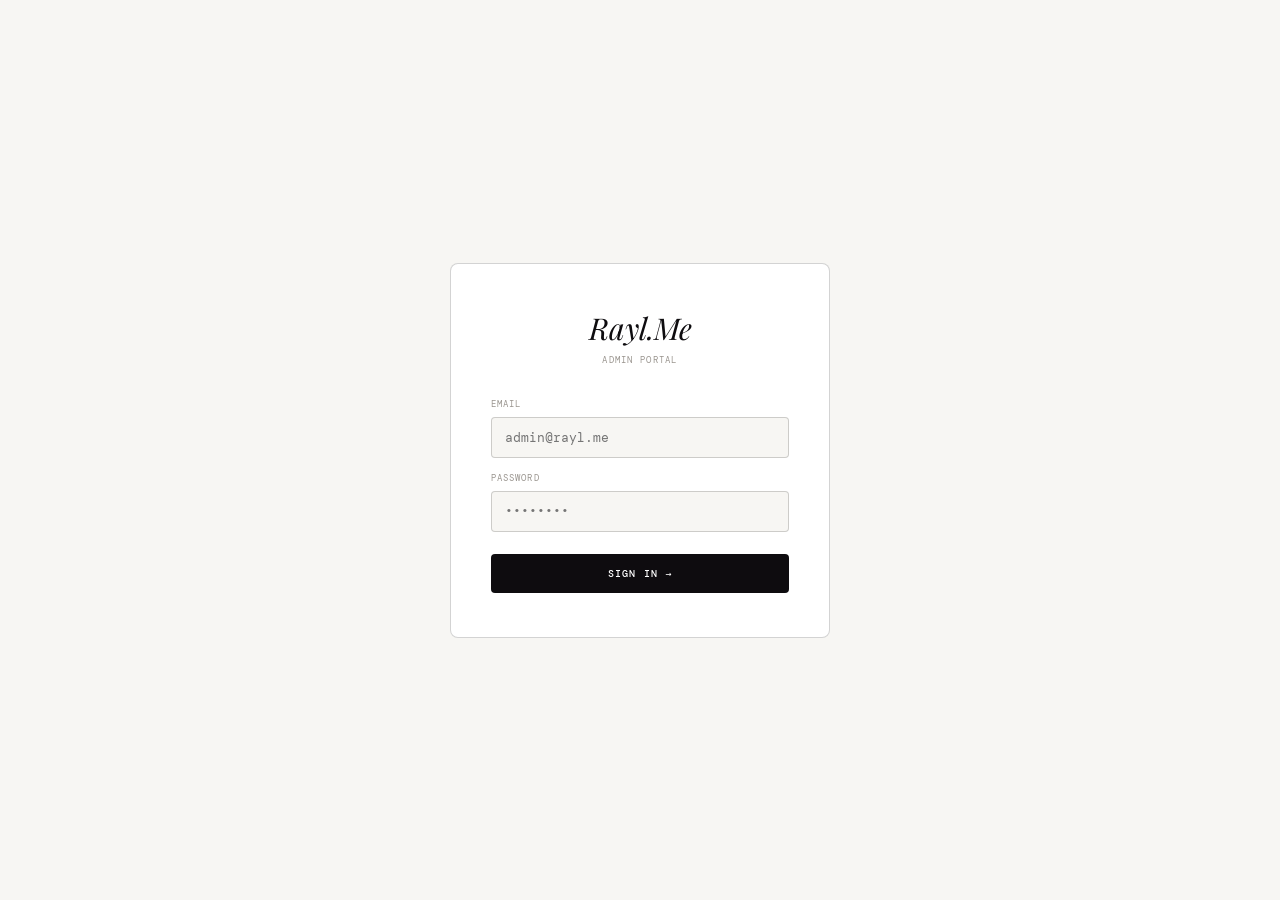
==== commit d1d19167: "Update index.html" ====
--- a/admin/index.html
+++ b/admin/index.html
@@ -3,17 +3,16 @@
 <head>
 <meta charset="UTF-8">
 <meta name="viewport" content="width=device-width, initial-scale=1.0">
-<title>Rayl Me — Admin</title>
+<title>Rayl.Me — Admin</title>
 <link rel="preconnect" href="https://fonts.googleapis.com">
 <link href="https://fonts.googleapis.com/css2?family=Playfair+Display:ital,wght@0,400;0,500&family=Instrument+Sans:wght@400;500&family=DM+Mono:wght@400;500&display=swap" rel="stylesheet">
 <link rel="stylesheet" href="css/admin.css">
 </head>
 <body>
 
-<!-- LOGIN -->
 <div id="admin-login" class="admin-login">
   <div class="admin-login-box">
-    <div class="admin-login-logo">Rayl Me</div>
+    <div class="admin-login-logo">Rayl.Me</div>
     <div class="admin-login-sub">Admin Portal</div>
     <div class="admin-field"><label>Email</label><input type="email" id="login-email" placeholder="admin@rayl.me"></div>
     <div class="admin-field"><label>Password</label><input type="password" id="login-password" placeholder="••••••••" onkeydown="if(event.key==='Enter')doLogin()"></div>
@@ -22,17 +21,16 @@
   </div>
 </div>
 
-<!-- SHELL -->
 <div id="admin-shell" class="admin-shell" style="display:none;">
   <button class="admin-menu-btn" onclick="toggleSidebar()">☰</button>
   <div class="admin-sidebar" id="admin-sidebar">
-    <div class="admin-sidebar-logo">Rayl Me</div>
+    <div class="admin-sidebar-logo">Rayl.Me</div>
     <nav class="admin-nav">
       <div class="admin-nav-item active" data-section="dashboard"><span class="admin-nav-icon">◈</span> Dashboard</div>
       <div class="admin-nav-item" data-section="posts"><span class="admin-nav-icon">◻</span> Posts</div>
       <div class="admin-nav-item" data-section="categories"><span class="admin-nav-icon">◇</span> Categories</div>
       <div class="admin-nav-item" data-section="users"><span class="admin-nav-icon">◯</span> Users</div>
-      <div class="admin-nav-item" data-section="comments"><span class="admin-nav-icon">💬</span> Comments</div>
+      <div class="admin-nav-item" data-section="comments"><span class="admin-nav-icon">💬</span> Comments <span id="comments-badge" style="display:none;background:#f59e0b;color:#fff;font-size:9px;padding:1px 6px;border-radius:10px;font-family:var(--mono);margin-left:auto;"></span></div>
       <div class="admin-nav-item" data-section="subscribers"><span class="admin-nav-icon">◎</span> Subscribers</div>
       <div class="admin-nav-item" data-section="settings"><span class="admin-nav-icon">⊡</span> Settings</div>
     </nav>
@@ -42,7 +40,6 @@
 
   <div class="admin-main">
 
-    <!-- DASHBOARD -->
     <div class="admin-section active" id="section-dashboard">
       <div class="admin-page-title">Dashboard</div>
       <div class="admin-page-sub" id="dash-greeting">Welcome back.</div>
@@ -50,7 +47,7 @@
         <div class="stat-card"><div class="stat-label">Published</div><div class="stat-num" id="s-posts">—</div><div class="stat-delta">posts live</div></div>
         <div class="stat-card"><div class="stat-label">Subscribers</div><div class="stat-num" id="s-subs">—</div><div class="stat-delta">newsletter</div></div>
         <div class="stat-card"><div class="stat-label">Team</div><div class="stat-num" id="s-users">—</div><div class="stat-delta">members</div></div>
-        <div class="stat-card"><div class="stat-label">Drafts</div><div class="stat-num" id="s-drafts">—</div><div class="stat-delta">pending</div></div>
+        <div class="stat-card"><div class="stat-label">Pending</div><div class="stat-num" id="s-pending">—</div><div class="stat-delta">comments</div></div>
       </div>
       <div class="admin-table-wrap">
         <div class="admin-table-header">
@@ -62,24 +59,22 @@
       </div>
     </div>
 
-    <!-- POSTS -->
     <div class="admin-section" id="section-posts">
       <div class="admin-page-title">Posts</div>
-      <div class="admin-page-sub">All editorial content — live from Supabase.</div>
+      <div class="admin-page-sub">All editorial content.</div>
       <div class="admin-table-wrap">
         <div class="admin-table-header">
           <div class="admin-table-title" id="posts-count">All posts</div>
           <button class="admin-btn admin-btn-primary" onclick="openNewPost()">+ New post</button>
         </div>
-        <table><thead><tr><th>Title</th><th>Category</th><th>Media</th><th>Status</th><th>Date</th><th>Actions</th></tr></thead>
+        <table><thead><tr><th>Title</th><th>Category</th><th>Media</th><th>Comments</th><th>Status</th><th>Date</th><th>Actions</th></tr></thead>
         <tbody id="posts-table"></tbody></table>
       </div>
     </div>
 
-    <!-- CATEGORIES -->
     <div class="admin-section" id="section-categories">
       <div class="admin-page-title">Categories</div>
-      <div class="admin-page-sub">Editorial sections of the publication.</div>
+      <div class="admin-page-sub">Editorial sections.</div>
       <div class="admin-table-wrap">
         <div class="admin-table-header"><div class="admin-table-title">All categories</div></div>
         <table><thead><tr><th>Category</th><th>Slug</th><th>Posts</th></tr></thead>
@@ -87,10 +82,9 @@
       </div>
     </div>
 
-    <!-- USERS -->
     <div class="admin-section" id="section-users">
       <div class="admin-page-title">Users</div>
-      <div class="admin-page-sub">Team members and role assignments.</div>
+      <div class="admin-page-sub">Team members and roles.</div>
       <div class="admin-table-wrap">
         <div class="admin-table-header">
           <div class="admin-table-title">All users</div>
@@ -101,22 +95,21 @@
       </div>
     </div>
 
-    <!-- COMMENTS -->
     <div class="admin-section" id="section-comments">
       <div class="admin-page-title">Comments</div>
-      <div class="admin-page-sub">Moderate reader comments before they appear on the site.</div>
-      <div style="display:flex;gap:10px;margin-bottom:20px;">
+      <div class="admin-page-sub">Moderate reader comments.</div>
+      <div style="display:flex;gap:8px;margin-bottom:20px;">
         <button class="admin-btn active" id="filter-pending" onclick="filterComments('pending')">Pending</button>
         <button class="admin-btn" id="filter-approved" onclick="filterComments('approved')">Approved</button>
+        <button class="admin-btn" id="filter-rejected" onclick="filterComments('rejected')">Rejected</button>
         <button class="admin-btn" id="filter-all-c" onclick="filterComments('all')">All</button>
       </div>
       <div id="comments-mod-list"></div>
     </div>
 
-    <!-- SUBSCRIBERS -->
     <div class="admin-section" id="section-subscribers">
       <div class="admin-page-title">Subscribers</div>
-      <div class="admin-page-sub">Newsletter audience — synced to Supabase.</div>
+      <div class="admin-page-sub">Newsletter audience.</div>
       <div class="admin-table-wrap">
         <div class="admin-table-header">
           <div class="admin-table-title" id="subs-count">All subscribers</div>
@@ -127,16 +120,28 @@
       </div>
     </div>
 
-    <!-- SETTINGS -->
     <div class="admin-section" id="section-settings">
       <div class="admin-page-title">Settings</div>
-      <div class="admin-page-sub">Site configuration.</div>
+      <div class="admin-page-sub">Site configuration and social links.</div>
       <div class="settings-card">
         <div class="settings-card-title">Publication</div>
         <div class="settings-row"><span class="settings-row-label">Site name</span><span class="settings-row-value">Rayl Me</span></div>
         <div class="settings-row"><span class="settings-row-label">Tagline</span><span class="settings-row-value">Sexual Health. Consent. Culture.</span></div>
         <div class="settings-row"><span class="settings-row-label">Domain</span><span class="settings-row-value">rayl.me</span></div>
-        <div class="settings-row"><span class="settings-row-label">Database</span><span class="settings-row-value" style="color:#4a7c59;">● Connected — Supabase</span></div>
+        <div class="settings-row"><span class="settings-row-label">Database</span><span class="settings-row-value" style="color:#0B8A5E;">● Connected — Supabase</span></div>
+      </div>
+      <div class="settings-card">
+        <div class="settings-card-title">Social media links</div>
+        <div class="settings-row"><span class="settings-row-label">Instagram</span><input class="settings-input" id="s-instagram" placeholder="https://instagram.com/…" type="url"></div>
+        <div class="settings-row"><span class="settings-row-label">X / Twitter</span><input class="settings-input" id="s-twitter" placeholder="https://x.com/…" type="url"></div>
+        <div class="settings-row"><span class="settings-row-label">TikTok</span><input class="settings-input" id="s-tiktok" placeholder="https://tiktok.com/@…" type="url"></div>
+        <div class="settings-row"><span class="settings-row-label">Facebook</span><input class="settings-input" id="s-facebook" placeholder="https://facebook.com/…" type="url"></div>
+        <div class="settings-row"><span class="settings-row-label">YouTube</span><input class="settings-input" id="s-youtube" placeholder="https://youtube.com/@…" type="url"></div>
+        <div class="settings-row"><span class="settings-row-label">LinkedIn</span><input class="settings-input" id="s-linkedin" placeholder="https://linkedin.com/in/…" type="url"></div>
+        <div style="margin-top:16px;">
+          <button class="admin-btn admin-btn-primary" onclick="saveSocialLinks()">Save social links</button>
+          <span id="social-save-msg" style="font-size:11px;color:#0B8A5E;font-family:var(--mono);margin-left:12px;display:none;">Saved ✓</span>
+        </div>
       </div>
       <div class="settings-card">
         <div class="settings-card-title">Account</div>
@@ -146,7 +151,6 @@
       <div class="settings-card">
         <div class="settings-card-title">Features</div>
         <div class="settings-row"><span class="settings-row-label">Newsletter</span><div class="toggle on" onclick="this.classList.toggle('on')"></div></div>
-        <div class="settings-row"><span class="settings-row-label">Comments</span><div class="toggle" onclick="this.classList.toggle('on')"></div></div>
         <div class="settings-row"><span class="settings-row-label">Subscriber-only content</span><div class="toggle" onclick="this.classList.toggle('on')"></div></div>
       </div>
     </div>
@@ -154,42 +158,36 @@
   </div>
 </div>
 
-<!-- ═══════════════ POST MODAL ═══════════════ -->
+<!-- POST MODAL -->
 <div class="modal-overlay" id="post-modal">
   <div class="modal modal-wide">
     <div class="modal-header">
       <div class="modal-title" id="post-modal-title">New post</div>
       <button class="modal-close" onclick="closeModal('post-modal')">✕</button>
     </div>
-
     <div class="modal-two-col">
-
-      <!-- LEFT: Meta -->
+      <!-- META -->
       <div class="modal-meta">
-        <div class="form-field"><label>Title *</label><input type="text" id="p-title" placeholder="Post title…"></div>
+        <div class="form-field"><label>Title *</label><input type="text" id="p-title" placeholder="Post title…" oninput="autoReadTime()"></div>
         <div class="form-field">
           <label>Category *</label>
           <select id="p-cat">
-            <option value="bodies">Bodies</option>
-            <option value="scene">Scene</option>
-            <option value="verified">Verified</option>
-            <option value="confessions">Confessions</option>
-            <option value="style">Style & Beauty</option>
-            <option value="verification">Verification Check</option>
-            <option value="status">Status Check</option>
-            <option value="infra">Infrastructure</option>
+            <option value="bodies">Bodies</option><option value="scene">Scene</option>
+            <option value="verified">Verified</option><option value="confessions">Confessions</option>
+            <option value="style">Style & Beauty</option><option value="verification">Verification Check</option>
+            <option value="status">Status Check</option><option value="infra">Infrastructure</option>
             <option value="list">The List</option>
           </select>
         </div>
-        <div class="form-field">
-          <label>Author / Byline</label>
-          <input type="text" id="p-author" placeholder="e.g. By Khahlil Louisy">
-        </div>
-        <div class="form-field">
-          <label>Read time</label>
-          <input type="text" id="p-time" placeholder="e.g. 7 min read">
-        </div>
-
+        <div class="form-row">
+          <div class="form-field"><label>Author / Byline</label><input type="text" id="p-author" placeholder="By …"></div>
+          <div class="form-field">
+            <label>Read time <span style="color:var(--text3);font-size:9px;">(auto)</span></label>
+            <input type="text" id="p-time" placeholder="e.g. 5 min read" readonly style="background:var(--bg3);cursor:default;">
+          </div>
+        </div>
+
+        <!-- FEATURED -->
         <div id="featured-toggle" class="featured-toggle" onclick="toggleFeatured()">
           <span class="featured-toggle-icon">⭐</span>
           <div class="featured-toggle-text">
@@ -198,9 +196,19 @@
           </div>
           <div class="featured-check" id="featured-check"></div>
         </div>
+
+        <!-- COMMENTS TOGGLE -->
+        <div id="comments-toggle" class="featured-toggle comments-tog" onclick="toggleComments()" style="margin-top:8px;">
+          <span class="featured-toggle-icon">💬</span>
+          <div class="featured-toggle-text">
+            <div class="featured-toggle-title">Enable comments</div>
+            <div class="featured-toggle-sub">Readers can comment on this post</div>
+          </div>
+          <div class="featured-check" id="comments-check"></div>
+        </div>
+
         <div class="meta-divider">Feature media</div>
 
-        <!-- Feature image -->
         <div class="form-field">
           <label>Feature image</label>
           <div class="upload-area" id="img-upload-area" onclick="document.getElementById('img-input').click()">
@@ -211,15 +219,11 @@
           </div>
           <div id="img-current" class="current-media" style="display:none;"></div>
         </div>
-
-        <!-- Video URL -->
         <div class="form-field">
           <label>Video URL</label>
           <input type="url" id="p-video" placeholder="YouTube or Vimeo link…">
           <div class="field-hint">Embeds on article page</div>
         </div>
-
-        <!-- Audio upload -->
         <div class="form-field">
           <label>Audio file</label>
           <div class="upload-area upload-area-sm" id="audio-upload-area" onclick="document.getElementById('audio-input').click()">
@@ -232,108 +236,79 @@
         </div>
       </div>
 
-      <!-- RIGHT: Rich text editor -->
+      <!-- EDITOR -->
       <div class="modal-editor">
         <label class="editor-label">Body content</label>
-
-        <!-- Toolbar -->
-        <div class="editor-toolbar" id="editor-toolbar">
-          <!-- Text style -->
-          <div class="toolbar-group">
-            <button type="button" class="tb" onclick="cmd('bold')" title="Bold"><b>B</b></button>
-            <button type="button" class="tb" onclick="cmd('italic')" title="Italic"><i>I</i></button>
-            <button type="button" class="tb" onclick="cmd('underline')" title="Underline"><u>U</u></button>
-            <button type="button" class="tb" onclick="cmd('strikeThrough')" title="Strikethrough"><s>S</s></button>
-          </div>
-          <div class="toolbar-sep"></div>
-          <!-- Headings / format -->
-          <div class="toolbar-group">
-            <select class="tb-select" onchange="cmdBlock(this.value);this.value=''" title="Style">
+        <div class="editor-toolbar">
+          <div class="toolbar-group">
+            <button type="button" class="tb" onmousedown="e(event,'bold')" title="Bold"><b>B</b></button>
+            <button type="button" class="tb" onmousedown="e(event,'italic')" title="Italic"><i>I</i></button>
+            <button type="button" class="tb" onmousedown="e(event,'underline')" title="Underline"><u>U</u></button>
+            <button type="button" class="tb" onmousedown="e(event,'strikeThrough')" title="Strikethrough"><s>S</s></button>
+          </div>
+          <div class="toolbar-sep"></div>
+          <div class="toolbar-group">
+            <select class="tb-select" onchange="eBlock(this.value);this.value=''">
               <option value="">Style</option>
               <option value="p">Paragraph</option>
               <option value="h2">Heading 2</option>
               <option value="h3">Heading 3</option>
               <option value="blockquote">Blockquote</option>
-              <option value="pre">Code block</option>
+              <option value="pre">Code</option>
             </select>
           </div>
           <div class="toolbar-sep"></div>
-          <!-- Font family -->
-          <div class="toolbar-group">
-            <select class="tb-select" onchange="cmdFont(this.value);this.value=''" title="Font">
+          <div class="toolbar-group">
+            <select class="tb-select" onchange="eFont(this.value);this.value=''" title="Font">
               <option value="">Font</option>
-              <option value="'Playfair Display', serif">Playfair (Serif)</option>
-              <option value="'Instrument Sans', sans-serif">Instrument (Sans)</option>
-              <option value="'DM Mono', monospace">DM Mono</option>
-              <option value="Georgia, serif">Georgia</option>
-              <option value="'Times New Roman', serif">Times New Roman</option>
+              <option value="'Playfair Display',serif">Playfair</option>
+              <option value="'Instrument Sans',sans-serif">Instrument</option>
+              <option value="'DM Mono',monospace">Mono</option>
+              <option value="Georgia,serif">Georgia</option>
+              <option value="'Times New Roman',serif">Times</option>
             </select>
-          </div>
-          <!-- Font size -->
-          <div class="toolbar-group">
-            <select class="tb-select" onchange="cmdSize(this.value);this.value=''" title="Size">
+            <select class="tb-select" onchange="eSize(this.value);this.value=''" title="Size">
               <option value="">Size</option>
-              <option value="12px">12</option>
-              <option value="14px">14</option>
-              <option value="16px">16</option>
-              <option value="18px">18</option>
-              <option value="20px">20</option>
-              <option value="24px">24</option>
-              <option value="28px">28</option>
-              <option value="32px">32</option>
+              <option value="12px">12</option><option value="14px">14</option>
+              <option value="16px">16</option><option value="18px">18</option>
+              <option value="20px">20</option><option value="24px">24</option>
+              <option value="28px">28</option><option value="32px">32</option>
+              <option value="40px">40</option>
             </select>
           </div>
           <div class="toolbar-sep"></div>
-          <!-- Color -->
-          <div class="toolbar-group">
-            <label class="tb-color-label" title="Text color">
-              A
-              <input type="color" id="txt-color" value="#0e0c0f" onchange="cmdColor(this.value)" title="Text color">
-            </label>
-          </div>
-          <div class="toolbar-sep"></div>
-          <!-- Lists -->
-          <div class="toolbar-group">
-            <button type="button" class="tb" onclick="cmd('insertUnorderedList')" title="Bullet list">≡</button>
-            <button type="button" class="tb" onclick="cmd('insertOrderedList')" title="Numbered list">1.</button>
-          </div>
-          <div class="toolbar-sep"></div>
-          <!-- Align -->
-          <div class="toolbar-group">
-            <button type="button" class="tb" onclick="cmd('justifyLeft')" title="Align left">⬛︎</button>
-            <button type="button" class="tb" onclick="cmd('justifyCenter')" title="Center">≡</button>
-            <button type="button" class="tb" onclick="cmd('justifyRight')" title="Align right">⬛︎</button>
-          </div>
-          <div class="toolbar-sep"></div>
-          <!-- Media insert -->
-          <div class="toolbar-group">
-            <button type="button" class="tb tb-media" onclick="insertInlineImage()" title="Insert image">🖼 Image</button>
-            <button type="button" class="tb tb-media" onclick="insertVideoEmbed()" title="Insert video">▶ Video</button>
-            <button type="button" class="tb tb-media" onclick="insertDivider()" title="Insert divider">— Divider</button>
-          </div>
-          <div class="toolbar-sep"></div>
-          <!-- Link -->
-          <div class="toolbar-group">
-            <button type="button" class="tb" onclick="insertLink()" title="Link">🔗</button>
-            <button type="button" class="tb" onclick="cmd('unlink')" title="Remove link">✕🔗</button>
-          </div>
-        </div>
-
-        <!-- Editor canvas -->
-        <div
-          id="editor"
-          class="editor-canvas"
-          contenteditable="true"
-          spellcheck="true"
-          data-placeholder="Start writing your article here…&#10;&#10;Use the toolbar above to format text, insert images between paragraphs, add headings, pull quotes, and more."
-        ></div>
-
-        <!-- Hidden file input for inline images -->
+          <div class="toolbar-group">
+            <label class="tb-color-label" title="Text color">A<input type="color" id="txt-color" value="#0e0c0f" onchange="eColor(this.value)"></label>
+          </div>
+          <div class="toolbar-sep"></div>
+          <div class="toolbar-group">
+            <button type="button" class="tb" onmousedown="e(event,'insertUnorderedList')" title="Bullets">•≡</button>
+            <button type="button" class="tb" onmousedown="e(event,'insertOrderedList')" title="Numbers">1.</button>
+          </div>
+          <div class="toolbar-sep"></div>
+          <div class="toolbar-group">
+            <button type="button" class="tb" onmousedown="eAlign(event,'justifyLeft')" title="Left">⬛L</button>
+            <button type="button" class="tb" onmousedown="eAlign(event,'justifyCenter')" title="Center">≡C</button>
+            <button type="button" class="tb" onmousedown="eAlign(event,'justifyRight')" title="Right">R⬛</button>
+          </div>
+          <div class="toolbar-sep"></div>
+          <div class="toolbar-group">
+            <button type="button" class="tb tb-media" onmousedown="insertInlineImage(event)" title="Insert image">🖼 Image</button>
+            <button type="button" class="tb tb-media" onmousedown="insertVideoEmbed(event)" title="Insert video">▶ Video</button>
+            <button type="button" class="tb tb-media" onmousedown="insertDivider(event)" title="Divider">— Hr</button>
+          </div>
+          <div class="toolbar-sep"></div>
+          <div class="toolbar-group">
+            <button type="button" class="tb" onmousedown="insertLink(event)" title="Add link">🔗</button>
+            <button type="button" class="tb" onmousedown="e(event,'unlink')" title="Remove link">✕🔗</button>
+          </div>
+        </div>
+        <div id="editor" class="editor-canvas" contenteditable="true" spellcheck="true"
+          data-placeholder="Start writing your article here…&#10;&#10;Select text then use the toolbar to format — bold, italic, headings, font, size, color, alignment.&#10;Use the 🖼 Image button to insert images between paragraphs."
+          oninput="autoReadTime()"></div>
         <input type="file" id="inline-img-input" accept="image/*" style="display:none" onchange="handleInlineImage(this)">
       </div>
-
-    </div><!-- modal-two-col -->
-
+    </div>
     <div class="modal-footer">
       <button class="admin-btn" onclick="closeModal('post-modal')">Cancel</button>
       <button class="admin-btn" onclick="savePost('draft')">Save draft</button>
@@ -355,18 +330,13 @@
       <div class="form-field"><label>Last name</label><input type="text" id="u-lname" placeholder="Last name"></div>
     </div>
     <div class="form-field"><label>Email *</label><input type="email" id="u-email" placeholder="email@example.com"></div>
-    <div class="form-row">
-      <div class="form-field">
-        <label>Role</label>
-        <select id="u-role">
-          <option value="writer">Writer</option>
-          <option value="editor">Editor</option>
-          <option value="publisher">Publisher</option>
-          <option value="viewer">Viewer</option>
-        </select>
-      </div>
-    </div>
-    <div class="form-field"><label>Bio / notes</label><textarea id="u-bio" placeholder="Optional notes…" style="min-height:70px;"></textarea></div>
+    <div class="form-field"><label>Role</label>
+      <select id="u-role">
+        <option value="writer">Writer</option><option value="editor">Editor</option>
+        <option value="publisher">Publisher</option><option value="viewer">Viewer</option>
+      </select>
+    </div>
+    <div class="form-field"><label>Bio / notes</label><textarea id="u-bio" style="min-height:70px;" placeholder="Optional…"></textarea></div>
     <div class="modal-footer">
       <button class="admin-btn" onclick="closeModal('user-modal')">Cancel</button>
       <button class="admin-btn admin-btn-primary" onclick="saveUser()">Save user</button>
@@ -376,7 +346,6 @@
 </div>
 
 <div class="toast" id="toast"></div>
-
 <script src="../js/config.js"></script>
 <script src="../js/db.js"></script>
 <script src="js/admin.js"></script>
--- a/admin/css/admin.css
+++ b/admin/css/admin.css
@@ -234,3 +234,12 @@
 @media (max-width: 480px) {
   .admin-stats { grid-template-columns: 1fr 1fr; }
 }
+
+/* Comments toggle variant */
+.comments-tog { border-color: rgba(91,79,207,.2); }
+.comments-tog.active { background: #ede9fe; border-color: #5B4FCF; }
+
+/* Settings input */
+.settings-input { background: var(--bg2); border: 0.5px solid var(--border2); border-radius: 4px; padding: 8px 12px; color: var(--text); font-family: var(--mono); font-size: 12px; outline: none; width: 280px; transition: border-color .2s; }
+.settings-input:focus { border-color: var(--text); }
+@media (max-width: 600px) { .settings-input { width: 100%; } }
